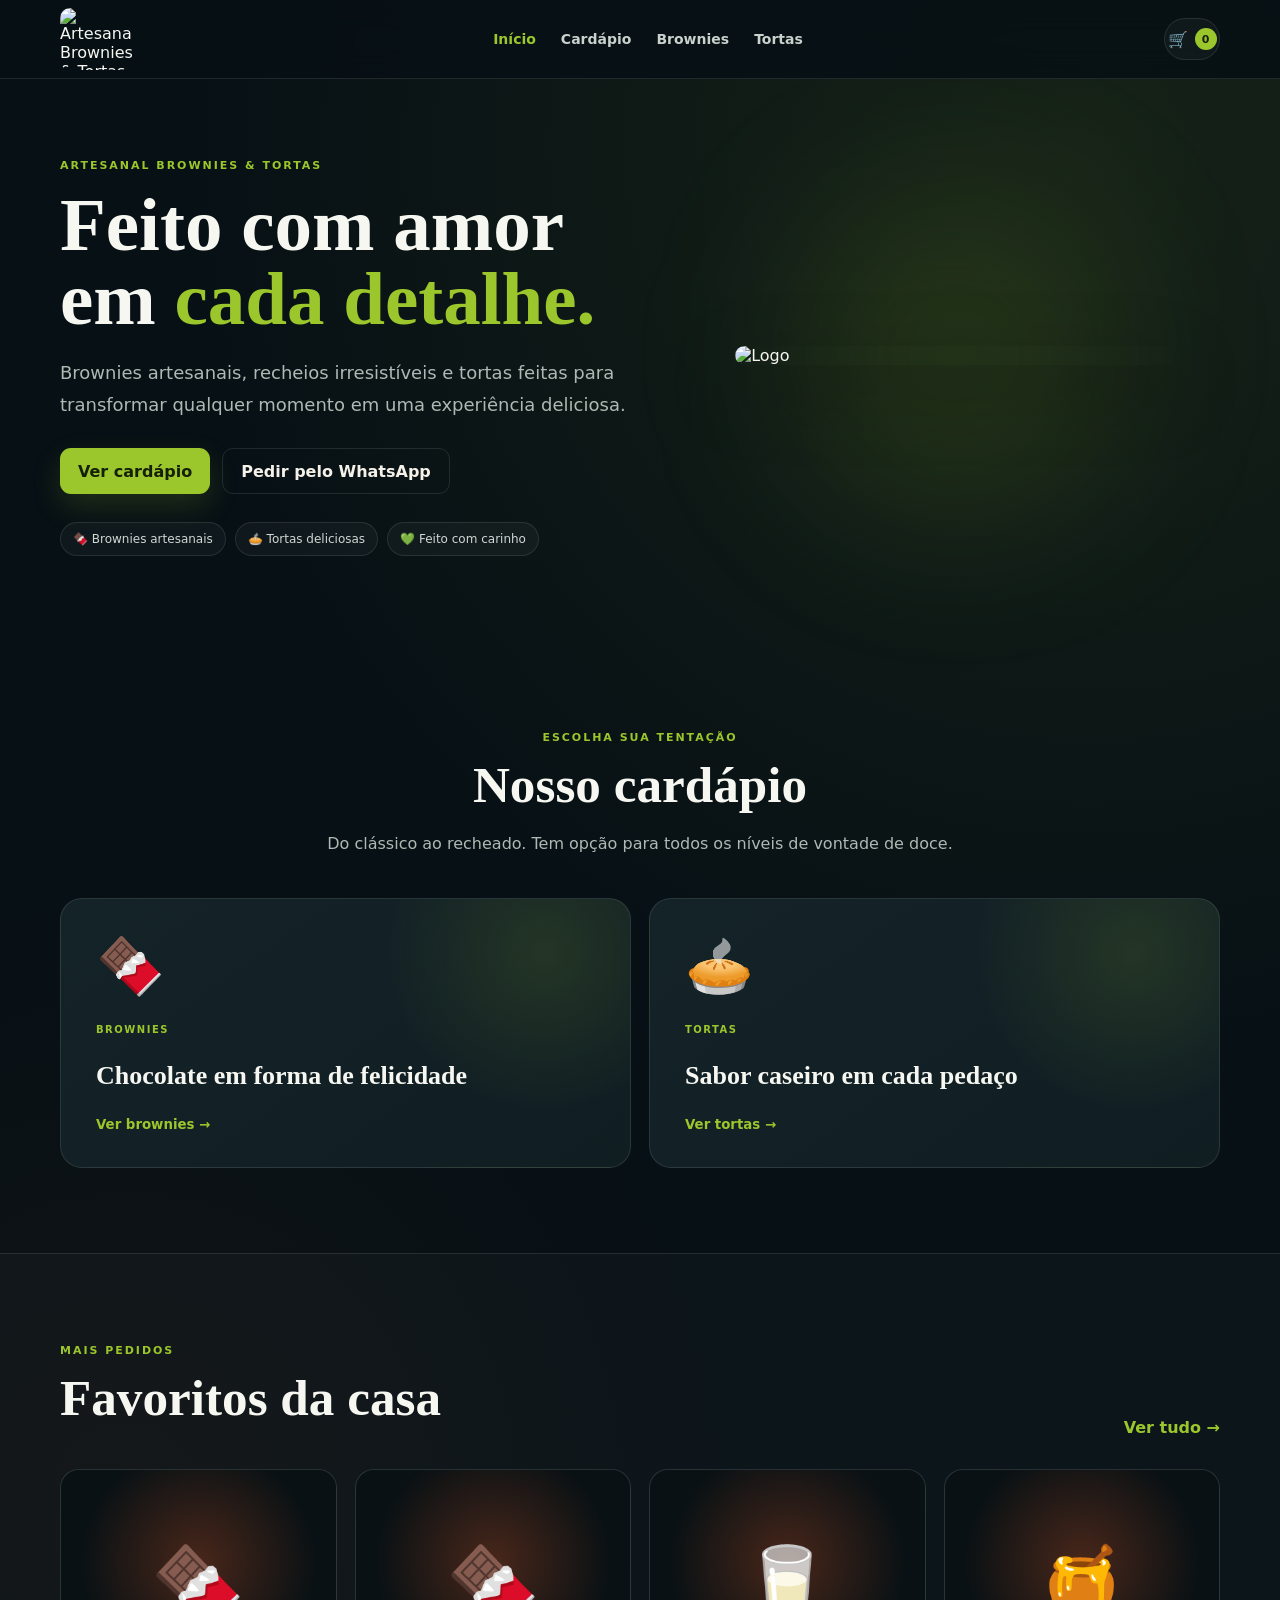
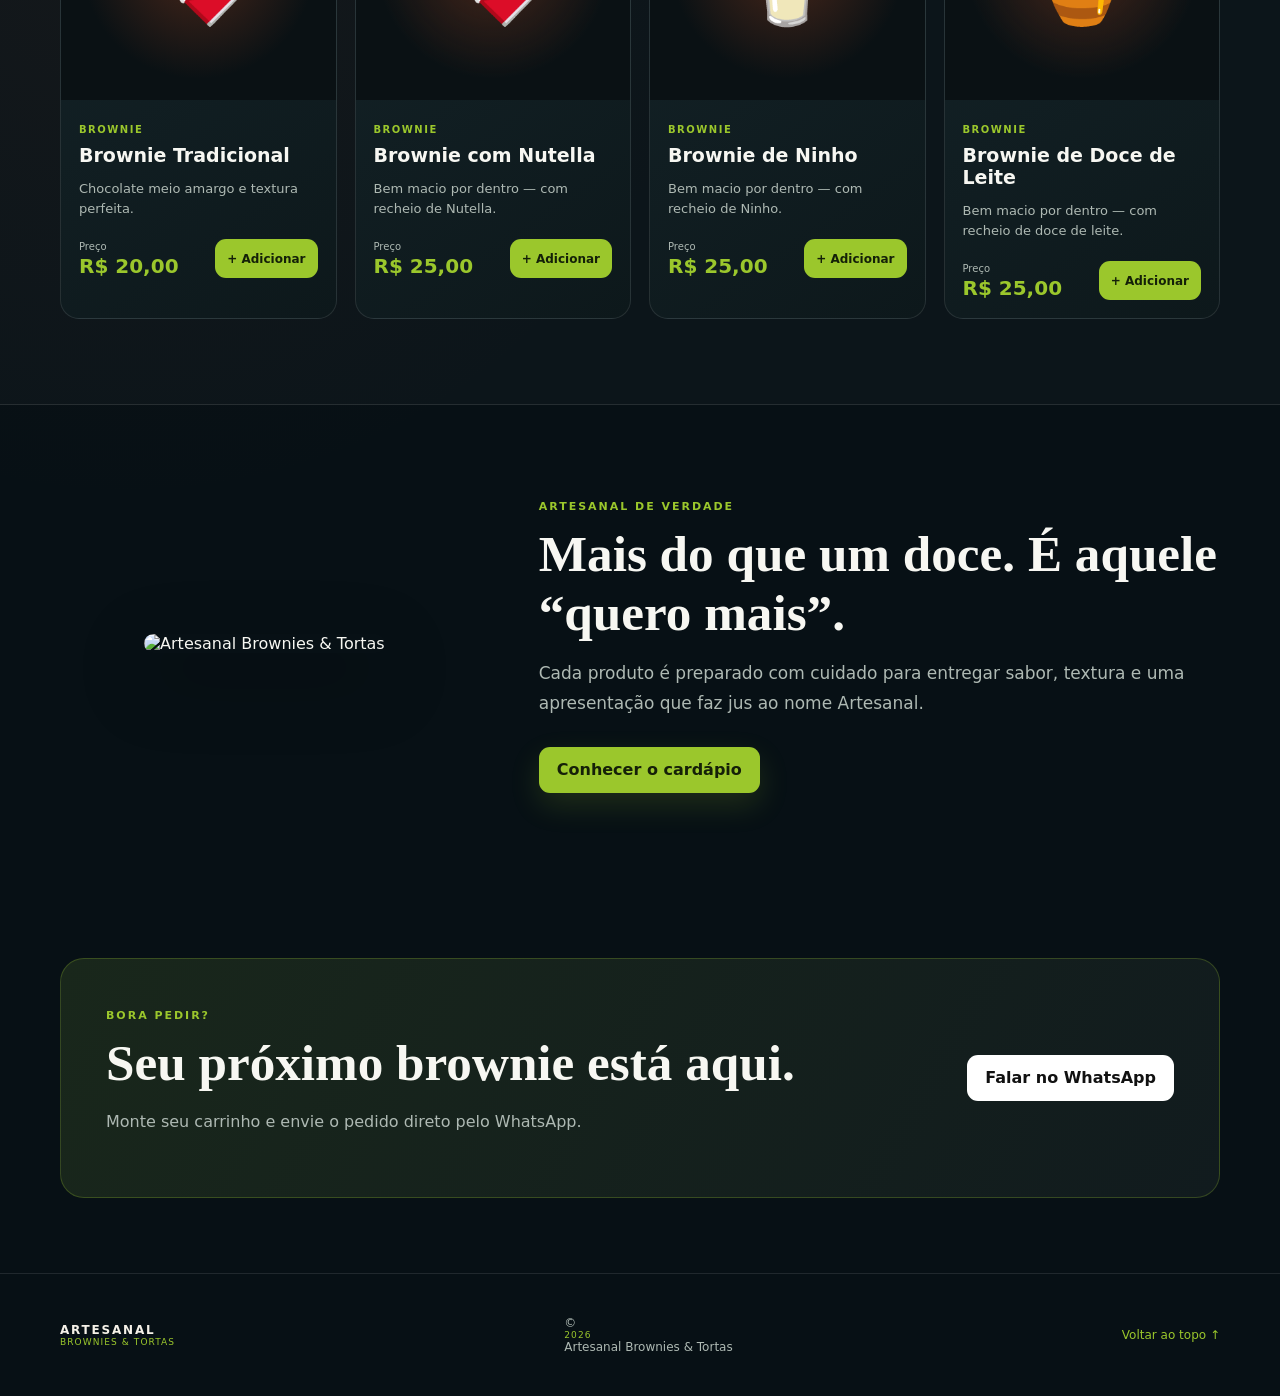
==== index.html @ 6379de3d "Add files via upload" ====
<!doctype html><html lang="pt-BR"><head><meta charset="utf-8"><meta name="viewport" content="width=device-width,initial-scale=1"><meta name="description" content="Artesanal Brownies & Tortas"><title>Artesanal Brownies & Tortas</title><link rel="stylesheet" href="styles.css"></head><body><header class="site-header"><div class="container header-inner"><a href="index.html" class="brand"><img src="images/logo.png" alt="Artesanal Brownies & Tortas" class="logo"></a><nav class="nav" id="nav"><a class="active" href="index.html">Início</a><a href="cardapio.html">Cardápio</a><a href="brownies.html">Brownies</a><a href="tortas.html">Tortas</a></nav><a href="carrinho.html" class="cart-icon">🛒 <span id="cart-count">0</span></a><button class="hamburger" id="hamburger">☰</button></div></header><main><section class="hero"><div class="container hero-grid"><div><span class="eyebrow">ARTESANAL BROWNIES & TORTAS</span><h1>Feito com amor em <em>cada detalhe.</em></h1><p>Brownies artesanais, recheios irresistíveis e tortas feitas para transformar qualquer momento em uma experiência deliciosa.</p><div class="hero-buttons"><a class="btn btn-primary" href="cardapio.html">Ver cardápio</a><a class="btn btn-outline" data-whatsapp target="_blank">Pedir pelo WhatsApp</a></div><div class="hero-tags"><span>🍫 Brownies artesanais</span><span>🥧 Tortas deliciosas</span><span>💚 Feito com carinho</span></div></div><div class="hero-logo-wrap"><div class="hero-glow"></div><img src="images/logo.png" alt="Logo" class="hero-logo"></div></div></section><section class="section"><div class="container"><div class="section-head center"><span class="eyebrow">ESCOLHA SUA TENTAÇÃO</span><h2>Nosso cardápio</h2><p>Do clássico ao recheado. Tem opção para todos os níveis de vontade de doce.</p></div><div class="category-grid"><a class="category-card" href="brownies.html"><div class="category-icon">🍫</div><span>BROWNIES</span><h3>Chocolate em forma de felicidade</h3><small>Ver brownies →</small></a><a class="category-card" href="tortas.html"><div class="category-icon">🥧</div><span>TORTAS</span><h3>Sabor caseiro em cada pedaço</h3><small>Ver tortas →</small></a></div></div></section><section class="section featured"><div class="container"><div class="section-head"><div><span class="eyebrow">MAIS PEDIDOS</span><h2>Favoritos da casa</h2></div><a class="text-link" href="cardapio.html">Ver tudo →</a></div><div class="product-grid" id="featured-products"></div></div></section><section class="about-section"><div class="container about-grid"><div class="about-logo"><img src="images/logo.png" alt="Artesanal Brownies & Tortas"></div><div><span class="eyebrow">ARTESANAL DE VERDADE</span><h2>Mais do que um doce. É aquele “quero mais”.</h2><p>Cada produto é preparado com cuidado para entregar sabor, textura e uma apresentação que faz jus ao nome Artesanal.</p><a class="btn btn-primary" href="cardapio.html">Conhecer o cardápio</a></div></div></section><section class="cta"><div class="container cta-box"><div><span class="eyebrow">BORA PEDIR?</span><h2>Seu próximo brownie está aqui.</h2><p>Monte seu carrinho e envie o pedido direto pelo WhatsApp.</p></div><a class="btn btn-light" data-whatsapp target="_blank">Falar no WhatsApp</a></div></section></main><footer class="site-footer"><div class="container footer-inner"><div><strong>ARTESANAL</strong><span>BROWNIES & TORTAS</span></div><p>© <span id="year"></span> Artesanal Brownies & Tortas</p><a href="index.html">Voltar ao topo ↑</a></div></footer><div id="toast" class="toast"></div><script src="produtos.js"></script><script src="script.js"></script></body></html>
---- styles.css ----
:root{--bg:#071015;--card:#101e22;--green:#9bc72c;--green2:#b6df48;--cream:#f5f1e8;--text:#f7f7f2;--muted:#aeb9b3;--line:rgba(255,255,255,.1);--danger:#d65d5d;--shadow:0 24px 70px rgba(0,0,0,.36)}*{box-sizing:border-box}html{scroll-behavior:smooth}body{margin:0;color:var(--text);background:radial-gradient(circle at 85% 5%,rgba(155,199,44,.1),transparent 30%),radial-gradient(circle at 10% 50%,rgba(106,50,29,.09),transparent 32%),var(--bg);font-family:Inter,system-ui,-apple-system,BlinkMacSystemFont,"Segoe UI",sans-serif}a{color:inherit;text-decoration:none}button,input,textarea{font:inherit}button{cursor:pointer}.container{width:min(1160px,calc(100% - 32px));margin:auto}.site-header{position:sticky;top:0;z-index:100;background:rgba(7,16,21,.9);backdrop-filter:blur(16px);border-bottom:1px solid var(--line)}.header-inner{min-height:78px;display:flex;align-items:center;gap:24px}.brand{display:flex}.logo{width:72px;height:62px;object-fit:contain;border-radius:10px}.nav{display:flex;justify-content:center;gap:25px;flex:1}.nav a{color:#c9d1cc;font-size:14px;font-weight:700}.nav a:hover,.nav a.active{color:var(--green)}.cart-icon{min-width:56px;height:42px;display:flex;justify-content:center;align-items:center;gap:7px;border:1px solid var(--line);border-radius:999px;background:#ffffff09;font-weight:800}.cart-icon span{min-width:22px;height:22px;padding:0 6px;display:grid;place-items:center;background:var(--green);color:#17200c;border-radius:50%;font-size:11px}.hamburger{display:none;border:0;background:transparent;color:#fff;font-size:25px}.hero{padding:75px 0 85px}.hero-grid{display:grid;grid-template-columns:1.05fr .95fr;align-items:center;gap:45px}.eyebrow{display:inline-block;color:var(--green);font-size:11px;font-weight:900;letter-spacing:.18em}.hero h1,.page-head h1,.section-head h2,.about-section h2,.cta h2,.category-card h2,.category-card h3,.checkout-box h2,.empty-cart h2{font-family:Georgia,"Times New Roman",serif}.hero h1{max-width:720px;margin:15px 0 22px;font-size:clamp(45px,6vw,75px);line-height:.98}.hero h1 em{color:var(--green);font-style:normal}.hero p,.page-head p,.section-head p,.about-section p,.cta p{color:var(--muted);line-height:1.75}.hero p{max-width:630px;font-size:18px}.hero-buttons{display:flex;gap:12px;flex-wrap:wrap;margin:28px 0}.btn{min-height:46px;padding:12px 18px;display:inline-flex;align-items:center;justify-content:center;border:0;border-radius:11px;font-weight:900;transition:.2s}.btn:hover{transform:translateY(-2px)}.btn-primary{background:var(--green);color:#152008;box-shadow:0 12px 30px #9bc72c29}.btn-primary:hover{background:var(--green2)}.btn-outline{border:1px solid var(--line);background:transparent;color:var(--cream)}.btn-outline:hover{border-color:var(--green)}.btn-light{background:#fff;color:#111}.btn-danger{background:#d65d5d14;color:#f29b9b;border:1px solid #d65d5d40;margin-top:10px}.full{width:100%}.hero-tags{display:flex;flex-wrap:wrap;gap:9px}.hero-tags span{padding:9px 12px;border:1px solid var(--line);border-radius:999px;color:#cfd8d3;background:#ffffff09;font-size:12px}.hero-logo-wrap{position:relative;display:grid;place-items:center}.hero-logo{width:min(440px,90%);position:relative;z-index:1;border-radius:22px;box-shadow:var(--shadow)}.hero-glow{position:absolute;width:330px;height:330px;border-radius:50%;background:#9bc72c21;filter:blur(80px)}.section{padding:85px 0}.section-head{margin-bottom:32px}.section-head.center{text-align:center;max-width:700px;margin:0 auto 40px}.section-head h2,.about-section h2,.cta h2{font-size:clamp(34px,4vw,52px);margin:10px 0}.section-head:not(.center){display:flex;align-items:end;justify-content:space-between;gap:20px}.category-grid{display:grid;grid-template-columns:repeat(2,1fr);gap:18px}.category-card{padding:35px;min-height:270px;display:flex;flex-direction:column;justify-content:flex-end;border:1px solid var(--line);border-radius:22px;background:radial-gradient(circle at 85% 20%,#9bc72c21,transparent 30%),linear-gradient(145deg,#142328,#101e22);transition:.25s}.category-card:hover{transform:translateY(-5px);border-color:#9bc72c73;box-shadow:var(--shadow)}.category-icon{font-size:55px;margin-bottom:auto}.category-card>span,.product-category{color:var(--green);font-size:10px;font-weight:900;letter-spacing:.15em}.category-card h2{font-size:32px}.category-card h3{font-size:26px}.category-card p{color:var(--muted)}.category-card small,.text-link{color:var(--green);font-weight:900}.featured{background:#ffffff05;border-block:1px solid var(--line)}.product-grid{display:grid;grid-template-columns:repeat(4,1fr);gap:18px}.product-card{overflow:hidden;border:1px solid var(--line);border-radius:19px;background:linear-gradient(145deg,#142328,#0d181b);transition:.25s}.product-card:hover{transform:translateY(-5px);border-color:#9bc72c66;box-shadow:var(--shadow)}.product-image{height:230px;position:relative;display:grid;place-items:center;overflow:hidden;background:radial-gradient(circle at 50% 40%,#6a321da6,transparent 60%),#0a1114}.product-image img{width:100%;height:100%;object-fit:cover}.product-placeholder{display:none;font-size:75px}.product-image.no-image .product-placeholder{display:block}.product-body{padding:18px}.product-body h3{margin:7px 0;font-size:19px}.product-body p{min-height:43px;color:var(--muted);font-size:13px;line-height:1.55}.product-bottom{display:flex;justify-content:space-between;align-items:end;gap:12px;margin-top:17px}.product-bottom small{display:block;color:var(--muted);font-size:10px}.product-bottom strong{display:block;color:var(--green);font-size:20px;margin-top:2px}.btn-small{min-height:39px;padding:9px 12px;font-size:12px;background:var(--green);color:#142008}.about-section{padding:90px 0}.about-grid{display:grid;grid-template-columns:.75fr 1.25fr;align-items:center;gap:70px}.about-logo{text-align:center}.about-logo img{width:min(360px,100%);border-radius:20px;box-shadow:var(--shadow)}.about-section p{max-width:650px;font-size:17px;margin-bottom:28px}.cta{padding:75px 0}.cta-box{padding:45px;border:1px solid #9bc72c40;border-radius:24px;background:linear-gradient(120deg,#19271b,#111b1e);display:flex;align-items:center;justify-content:space-between;gap:25px}.site-footer{padding:30px 0;border-top:1px solid var(--line)}.footer-inner{display:flex;align-items:center;justify-content:space-between;gap:20px;color:var(--muted);font-size:12px}.footer-inner strong{display:block;color:var(--cream);letter-spacing:.15em}.footer-inner span{display:block;color:var(--green);font-size:9px;letter-spacing:.12em}.footer-inner a{color:var(--green)}.page{padding-top:60px;padding-bottom:80px;min-height:70vh}.page-head{max-width:760px;margin-bottom:40px}.page-head h1{font-size:clamp(42px,5vw,65px);margin:12px 0}.page-head p{font-size:17px}.cart-layout{display:grid;grid-template-columns:1.4fr .6fr;gap:20px;align-items:start}.cart-box,.checkout-box{border:1px solid var(--line);border-radius:20px;background:linear-gradient(145deg,#111f23,#0c171a)}.cart-box{padding:5px 22px}.checkout-box{padding:25px;position:sticky;top:100px}.checkout-box h2{margin-top:0;font-size:30px}.summary-row{display:flex;justify-content:space-between;padding:12px 0;color:var(--muted);border-bottom:1px solid var(--line)}.summary-row strong{color:var(--cream)}.summary-row.total{font-size:20px;border-bottom:0}.summary-row.total strong{color:var(--green)}.form-group{margin-top:15px}.form-group label{display:block;margin-bottom:6px;font-size:12px;font-weight:800}.form-group input,.form-group textarea{width:100%;border:1px solid var(--line);border-radius:10px;background:#0a1417;color:#fff;padding:12px;outline:none}.form-group input:focus,.form-group textarea:focus{border-color:var(--green)}.continue{display:block;text-align:center;margin-top:15px;color:var(--green);font-size:12px;font-weight:900}.cart-item{display:grid;grid-template-columns:90px 1fr auto;gap:18px;align-items:center;padding:18px 0;border-bottom:1px solid var(--line)}.cart-item-image{width:90px;height:90px;border-radius:13px;overflow:hidden;display:grid;place-items:center;background:#172427;font-size:35px}.cart-item-image img{width:100%;height:100%;object-fit:cover}.cart-item-info>span{color:var(--green);font-size:9px;font-weight:900;letter-spacing:.14em}.cart-item-info h3{margin:5px 0;font-size:17px}.cart-item-info small{color:var(--muted)}.cart-item-actions{display:flex;align-items:center;gap:18px}.quantity{display:flex;align-items:center;gap:8px}.quantity button{width:30px;height:30px;border:1px solid var(--line);border-radius:7px;background:transparent;color:#fff}.item-total{color:var(--green);white-space:nowrap}.remove{border:0;background:transparent;color:#d88787;font-size:11px}.empty-cart{padding:70px 20px;text-align:center}.empty-cart>div{font-size:60px}.empty-cart p{color:var(--muted);margin-bottom:22px}.toast{position:fixed;left:50%;bottom:24px;z-index:200;transform:translate(-50%,25px);opacity:0;pointer-events:none;padding:12px 18px;border-radius:999px;background:var(--cream);color:#111;font-weight:900;font-size:13px;transition:.25s}.toast.show{opacity:1;transform:translate(-50%,0)}
@media(max-width:980px){.product-grid{grid-template-columns:repeat(2,1fr)}.hero-grid,.about-grid{grid-template-columns:1fr}.hero-logo-wrap{order:-1}.hero-logo{width:min(360px,75%)}.cart-layout{grid-template-columns:1fr}.checkout-box{position:static}}
@media(max-width:720px){.container{width:min(100% - 24px,1160px)}.header-inner{min-height:68px}.logo{width:62px;height:54px}.hamburger{display:block}.nav{display:none;position:absolute;left:12px;right:12px;top:68px;padding:15px;flex-direction:column;gap:0;border:1px solid var(--line);border-radius:15px;background:#0b171a;box-shadow:var(--shadow)}.nav.open{display:flex}.nav a{padding:13px;border-bottom:1px solid var(--line)}.nav a:last-child{border-bottom:0}.hero{padding-top:45px}.hero h1{font-size:46px}.category-grid,.product-grid{grid-template-columns:1fr}.product-image{height:250px}.section-head:not(.center){align-items:start}.cta-box{display:block;padding:30px}.cta-box .btn{width:100%;margin-top:15px}.footer-inner{flex-direction:column;align-items:flex-start}.cart-item{grid-template-columns:70px 1fr}.cart-item-image{width:70px;height:70px}.cart-item-actions{grid-column:1/-1;justify-content:space-between}}
@media(max-width:420px){.hero h1{font-size:39px}.hero-buttons .btn{width:100%}.hero-tags span{width:100%;text-align:center}}
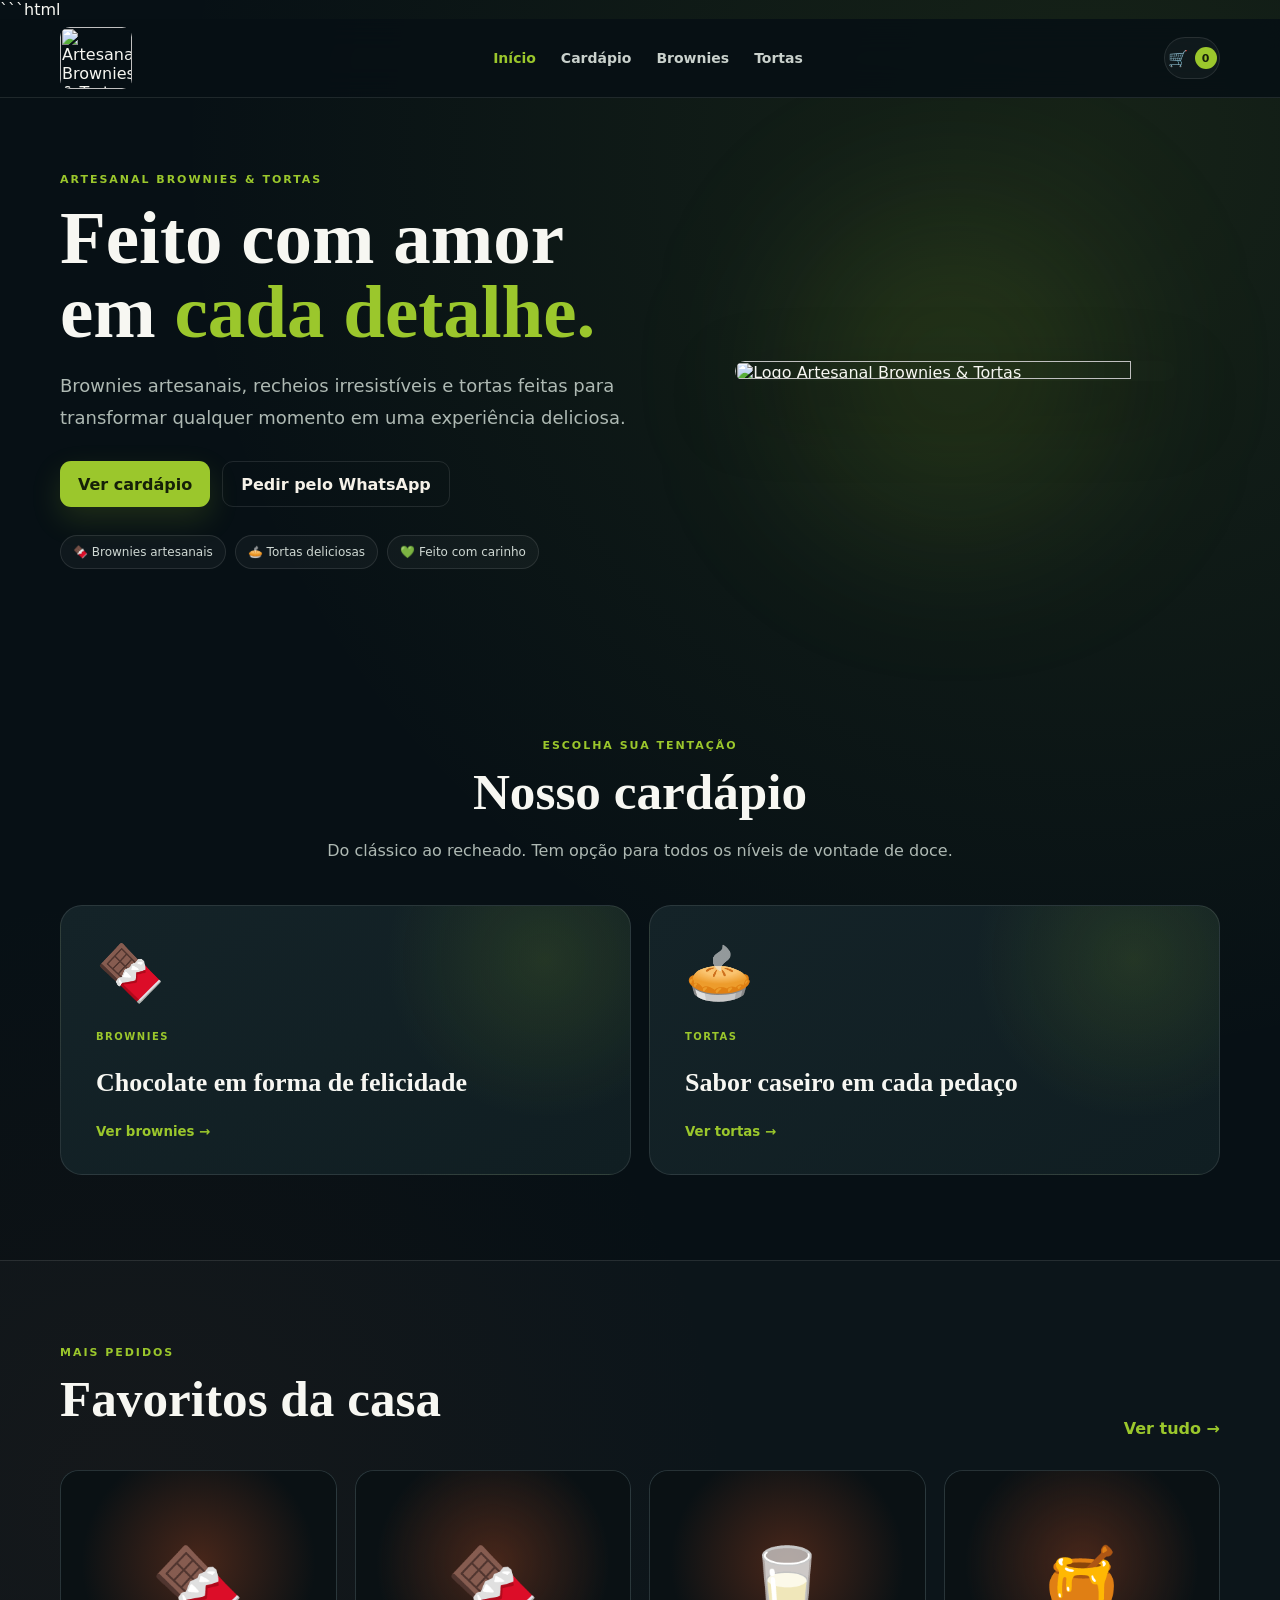
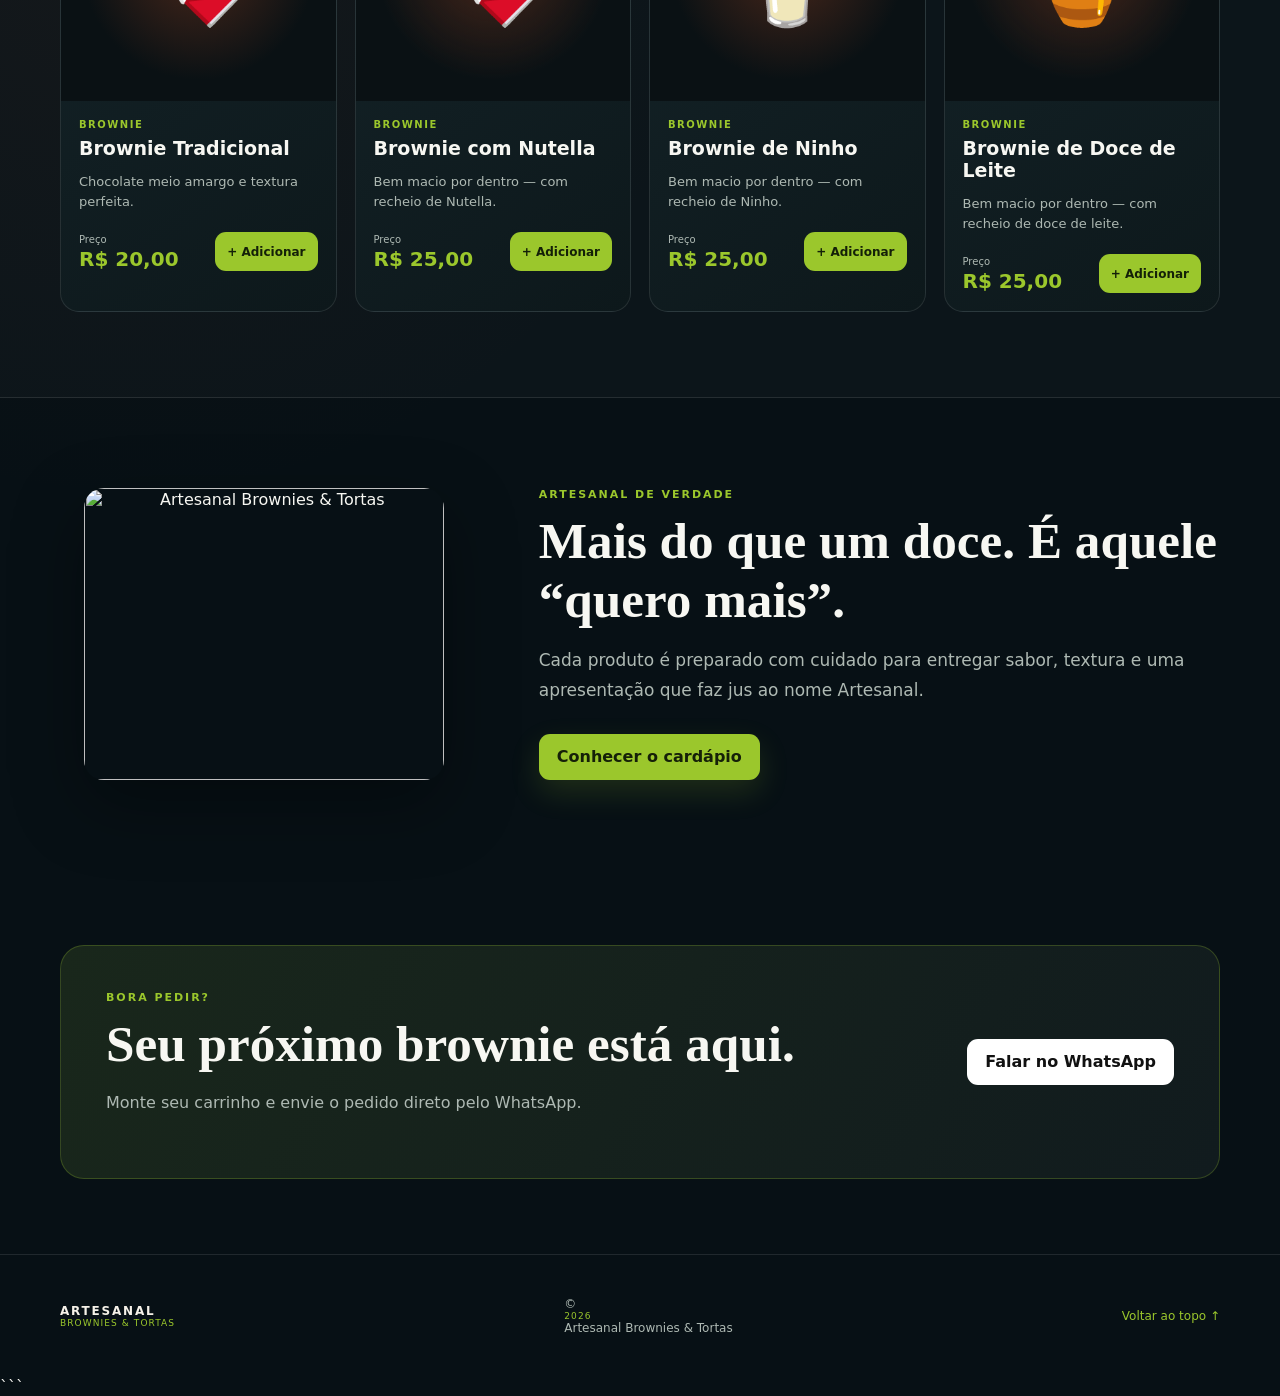
==== commit d23dd402: "Alteração no forma da escrita do codigo" ====
--- a/index.html
+++ b/index.html
@@ -1 +1,319 @@
-<!doctype html><html lang="pt-BR"><head><meta charset="utf-8"><meta name="viewport" content="width=device-width,initial-scale=1"><meta name="description" content="Artesanal Brownies & Tortas"><title>Artesanal Brownies & Tortas</title><link rel="stylesheet" href="styles.css"></head><body><header class="site-header"><div class="container header-inner"><a href="index.html" class="brand"><img src="images/logo.png" alt="Artesanal Brownies & Tortas" class="logo"></a><nav class="nav" id="nav"><a class="active" href="index.html">Início</a><a href="cardapio.html">Cardápio</a><a href="brownies.html">Brownies</a><a href="tortas.html">Tortas</a></nav><a href="carrinho.html" class="cart-icon">🛒 <span id="cart-count">0</span></a><button class="hamburger" id="hamburger">☰</button></div></header><main><section class="hero"><div class="container hero-grid"><div><span class="eyebrow">ARTESANAL BROWNIES & TORTAS</span><h1>Feito com amor em <em>cada detalhe.</em></h1><p>Brownies artesanais, recheios irresistíveis e tortas feitas para transformar qualquer momento em uma experiência deliciosa.</p><div class="hero-buttons"><a class="btn btn-primary" href="cardapio.html">Ver cardápio</a><a class="btn btn-outline" data-whatsapp target="_blank">Pedir pelo WhatsApp</a></div><div class="hero-tags"><span>🍫 Brownies artesanais</span><span>🥧 Tortas deliciosas</span><span>💚 Feito com carinho</span></div></div><div class="hero-logo-wrap"><div class="hero-glow"></div><img src="images/logo.png" alt="Logo" class="hero-logo"></div></div></section><section class="section"><div class="container"><div class="section-head center"><span class="eyebrow">ESCOLHA SUA TENTAÇÃO</span><h2>Nosso cardápio</h2><p>Do clássico ao recheado. Tem opção para todos os níveis de vontade de doce.</p></div><div class="category-grid"><a class="category-card" href="brownies.html"><div class="category-icon">🍫</div><span>BROWNIES</span><h3>Chocolate em forma de felicidade</h3><small>Ver brownies →</small></a><a class="category-card" href="tortas.html"><div class="category-icon">🥧</div><span>TORTAS</span><h3>Sabor caseiro em cada pedaço</h3><small>Ver tortas →</small></a></div></div></section><section class="section featured"><div class="container"><div class="section-head"><div><span class="eyebrow">MAIS PEDIDOS</span><h2>Favoritos da casa</h2></div><a class="text-link" href="cardapio.html">Ver tudo →</a></div><div class="product-grid" id="featured-products"></div></div></section><section class="about-section"><div class="container about-grid"><div class="about-logo"><img src="images/logo.png" alt="Artesanal Brownies & Tortas"></div><div><span class="eyebrow">ARTESANAL DE VERDADE</span><h2>Mais do que um doce. É aquele “quero mais”.</h2><p>Cada produto é preparado com cuidado para entregar sabor, textura e uma apresentação que faz jus ao nome Artesanal.</p><a class="btn btn-primary" href="cardapio.html">Conhecer o cardápio</a></div></div></section><section class="cta"><div class="container cta-box"><div><span class="eyebrow">BORA PEDIR?</span><h2>Seu próximo brownie está aqui.</h2><p>Monte seu carrinho e envie o pedido direto pelo WhatsApp.</p></div><a class="btn btn-light" data-whatsapp target="_blank">Falar no WhatsApp</a></div></section></main><footer class="site-footer"><div class="container footer-inner"><div><strong>ARTESANAL</strong><span>BROWNIES & TORTAS</span></div><p>© <span id="year"></span> Artesanal Brownies & Tortas</p><a href="index.html">Voltar ao topo ↑</a></div></footer><div id="toast" class="toast"></div><script src="produtos.js"></script><script src="script.js"></script></body></html>
+```html
+<!doctype html>
+<html lang="pt-BR">
+  <head>
+    <meta charset="utf-8" />
+    <meta name="viewport" content="width=device-width, initial-scale=1" />
+
+    <meta
+      name="description"
+      content="Artesanal Brownies & Tortas"
+    />
+
+    <title>Artesanal Brownies & Tortas</title>
+
+    <link rel="stylesheet" href="styles.css" />
+  </head>
+
+  <body>
+    <!-- CABEÇALHO -->
+    <header class="site-header">
+      <div class="container header-inner">
+
+        <!-- LOGO -->
+        <a href="index.html" class="brand">
+          <img
+            src="images/logo.png"
+            alt="Artesanal Brownies & Tortas"
+            class="logo"
+          />
+        </a>
+
+        <!-- MENU -->
+        <nav class="nav" id="nav">
+          <a class="active" href="index.html">Início</a>
+          <a href="cardapio.html">Cardápio</a>
+          <a href="brownies.html">Brownies</a>
+          <a href="tortas.html">Tortas</a>
+        </nav>
+
+        <!-- CARRINHO -->
+        <a href="carrinho.html" class="cart-icon">
+          🛒
+          <span id="cart-count">0</span>
+        </a>
+
+        <!-- MENU MOBILE -->
+        <button
+          class="hamburger"
+          id="hamburger"
+          type="button"
+          aria-label="Abrir menu"
+        >
+          ☰
+        </button>
+
+      </div>
+    </header>
+
+    <!-- CONTEÚDO PRINCIPAL -->
+    <main>
+
+      <!-- HERO -->
+      <section class="hero">
+        <div class="container hero-grid">
+
+          <div>
+            <span class="eyebrow">
+              ARTESANAL BROWNIES & TORTAS
+            </span>
+
+            <h1>
+              Feito com amor em
+              <em>cada detalhe.</em>
+            </h1>
+
+            <p>
+              Brownies artesanais, recheios irresistíveis e tortas feitas
+              para transformar qualquer momento em uma experiência deliciosa.
+            </p>
+
+            <div class="hero-buttons">
+              <a
+                class="btn btn-primary"
+                href="cardapio.html"
+              >
+                Ver cardápio
+              </a>
+
+              <a
+                class="btn btn-outline"
+                data-whatsapp
+                target="_blank"
+                rel="noopener noreferrer"
+              >
+                Pedir pelo WhatsApp
+              </a>
+            </div>
+
+            <div class="hero-tags">
+              <span>🍫 Brownies artesanais</span>
+              <span>🥧 Tortas deliciosas</span>
+              <span>💚 Feito com carinho</span>
+            </div>
+          </div>
+
+          <!-- LOGO / DESTAQUE -->
+          <div class="hero-logo-wrap">
+            <div class="hero-glow"></div>
+
+            <img
+              src="images/logo.png"
+              alt="Logo Artesanal Brownies & Tortas"
+              class="hero-logo"
+            />
+          </div>
+
+        </div>
+      </section>
+
+      <!-- CATEGORIAS -->
+      <section class="section">
+        <div class="container">
+
+          <div class="section-head center">
+            <span class="eyebrow">
+              ESCOLHA SUA TENTAÇÃO
+            </span>
+
+            <h2>Nosso cardápio</h2>
+
+            <p>
+              Do clássico ao recheado. Tem opção para todos os níveis
+              de vontade de doce.
+            </p>
+          </div>
+
+          <div class="category-grid">
+
+            <!-- BROWNIES -->
+            <a
+              class="category-card"
+              href="brownies.html"
+            >
+              <div class="category-icon">
+                🍫
+              </div>
+
+              <span>BROWNIES</span>
+
+              <h3>
+                Chocolate em forma de felicidade
+              </h3>
+
+              <small>
+                Ver brownies →
+              </small>
+            </a>
+
+            <!-- TORTAS -->
+            <a
+              class="category-card"
+              href="tortas.html"
+            >
+              <div class="category-icon">
+                🥧
+              </div>
+
+              <span>TORTAS</span>
+
+              <h3>
+                Sabor caseiro em cada pedaço
+              </h3>
+
+              <small>
+                Ver tortas →
+              </small>
+            </a>
+
+          </div>
+        </div>
+      </section>
+
+      <!-- PRODUTOS EM DESTAQUE -->
+      <section class="section featured">
+        <div class="container">
+
+          <div class="section-head">
+
+            <div>
+              <span class="eyebrow">
+                MAIS PEDIDOS
+              </span>
+
+              <h2>
+                Favoritos da casa
+              </h2>
+            </div>
+
+            <a
+              class="text-link"
+              href="cardapio.html"
+            >
+              Ver tudo →
+            </a>
+
+          </div>
+
+          <!-- Produtos carregados pelo JavaScript -->
+          <div
+            class="product-grid"
+            id="featured-products"
+          ></div>
+
+        </div>
+      </section>
+
+      <!-- SOBRE -->
+      <section class="about-section">
+        <div class="container about-grid">
+
+          <div class="about-logo">
+            <img
+              src="images/logo.png"
+              alt="Artesanal Brownies & Tortas"
+            />
+          </div>
+
+          <div>
+            <span class="eyebrow">
+              ARTESANAL DE VERDADE
+            </span>
+
+            <h2>
+              Mais do que um doce.
+              É aquele “quero mais”.
+            </h2>
+
+            <p>
+              Cada produto é preparado com cuidado para entregar sabor,
+              textura e uma apresentação que faz jus ao nome Artesanal.
+            </p>
+
+            <a
+              class="btn btn-primary"
+              href="cardapio.html"
+            >
+              Conhecer o cardápio
+            </a>
+          </div>
+
+        </div>
+      </section>
+
+      <!-- CHAMADA PARA PEDIDO -->
+      <section class="cta">
+        <div class="container cta-box">
+
+          <div>
+            <span class="eyebrow">
+              BORA PEDIR?
+            </span>
+
+            <h2>
+              Seu próximo brownie está aqui.
+            </h2>
+
+            <p>
+              Monte seu carrinho e envie o pedido direto pelo WhatsApp.
+            </p>
+          </div>
+
+          <a
+            class="btn btn-light"
+            data-whatsapp
+            target="_blank"
+            rel="noopener noreferrer"
+          >
+            Falar no WhatsApp
+          </a>
+
+        </div>
+      </section>
+
+    </main>
+
+    <!-- RODAPÉ -->
+    <footer class="site-footer">
+      <div class="container footer-inner">
+
+        <div>
+          <strong>ARTESANAL</strong>
+          <span>BROWNIES & TORTAS</span>
+        </div>
+
+        <p>
+          © <span id="year"></span>
+          Artesanal Brownies & Tortas
+        </p>
+
+        <a href="index.html">
+          Voltar ao topo ↑
+        </a>
+
+      </div>
+    </footer>
+
+    <!-- NOTIFICAÇÃO -->
+    <div
+      id="toast"
+      class="toast"
+      aria-live="polite"
+    ></div>
+
+    <!-- JAVASCRIPT -->
+    <script src="produtos.js"></script>
+    <script src="script.js"></script>
+  </body>
+</html>
+```
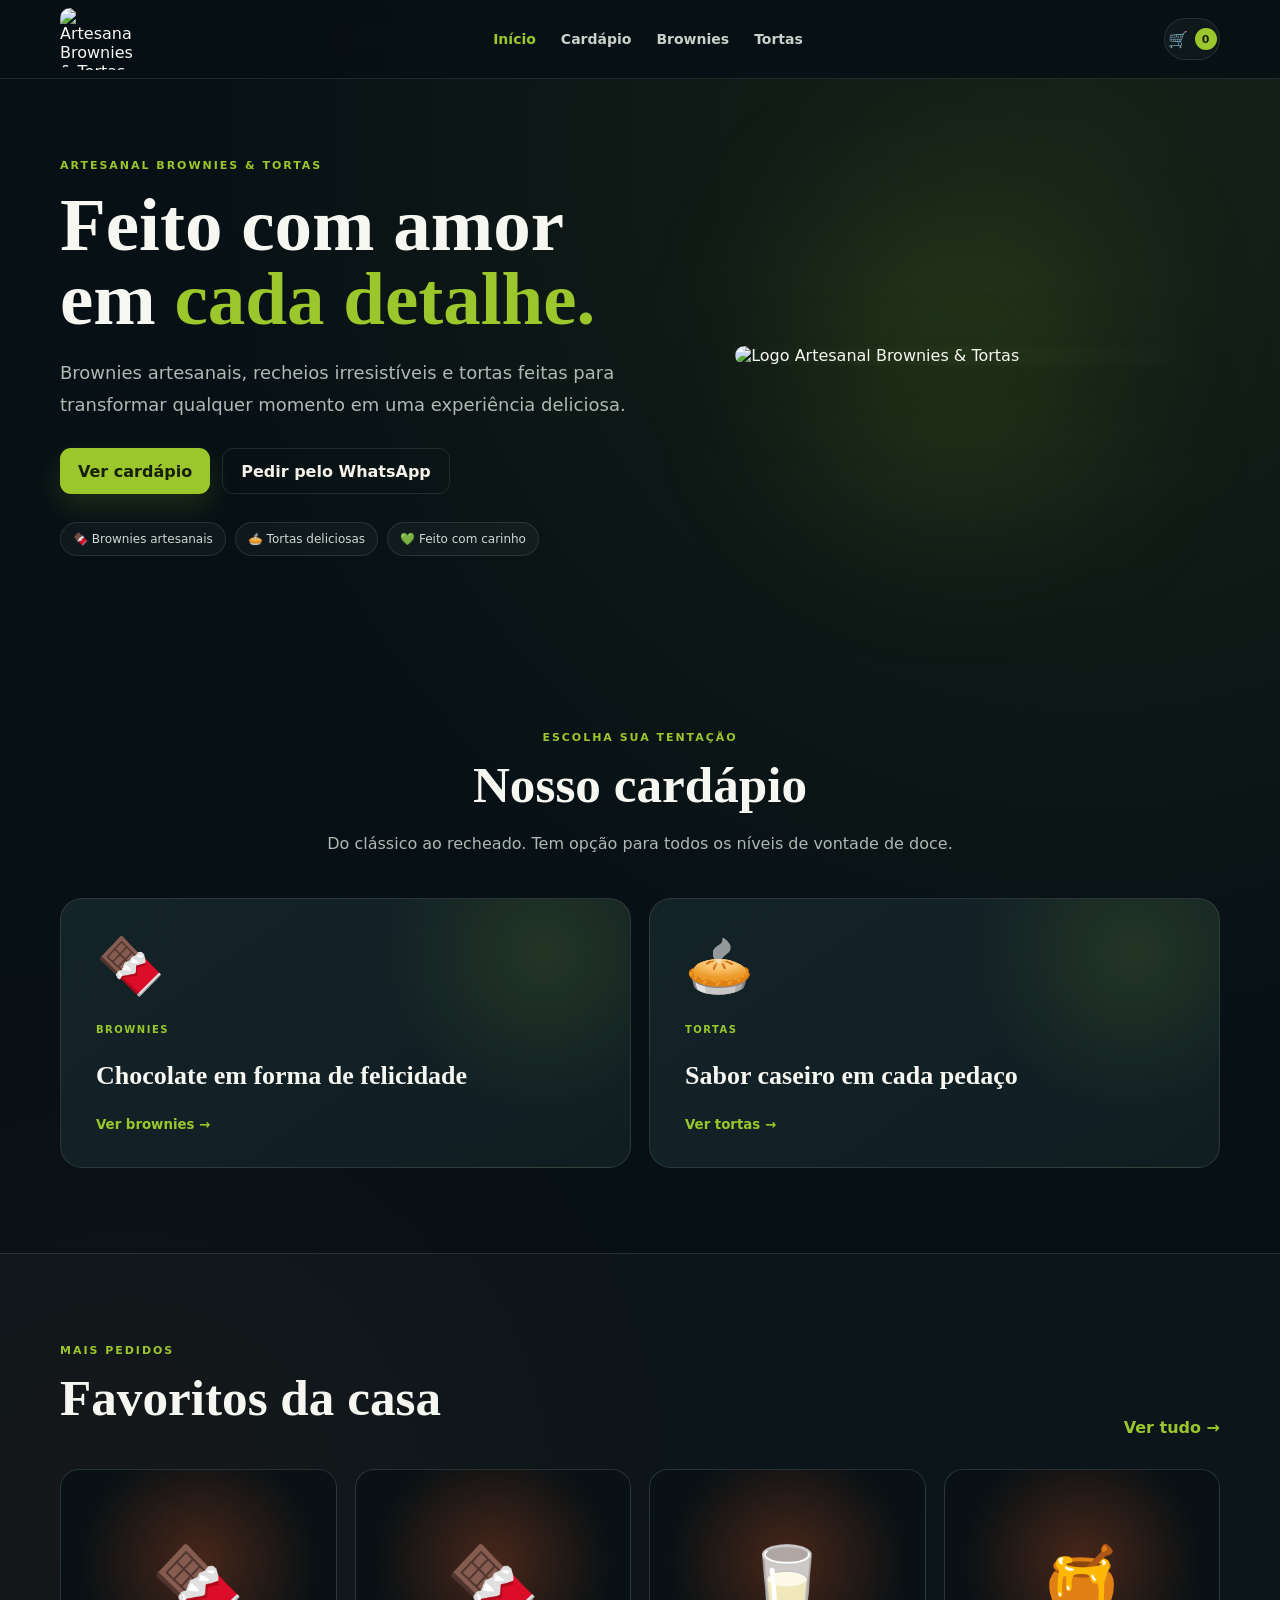
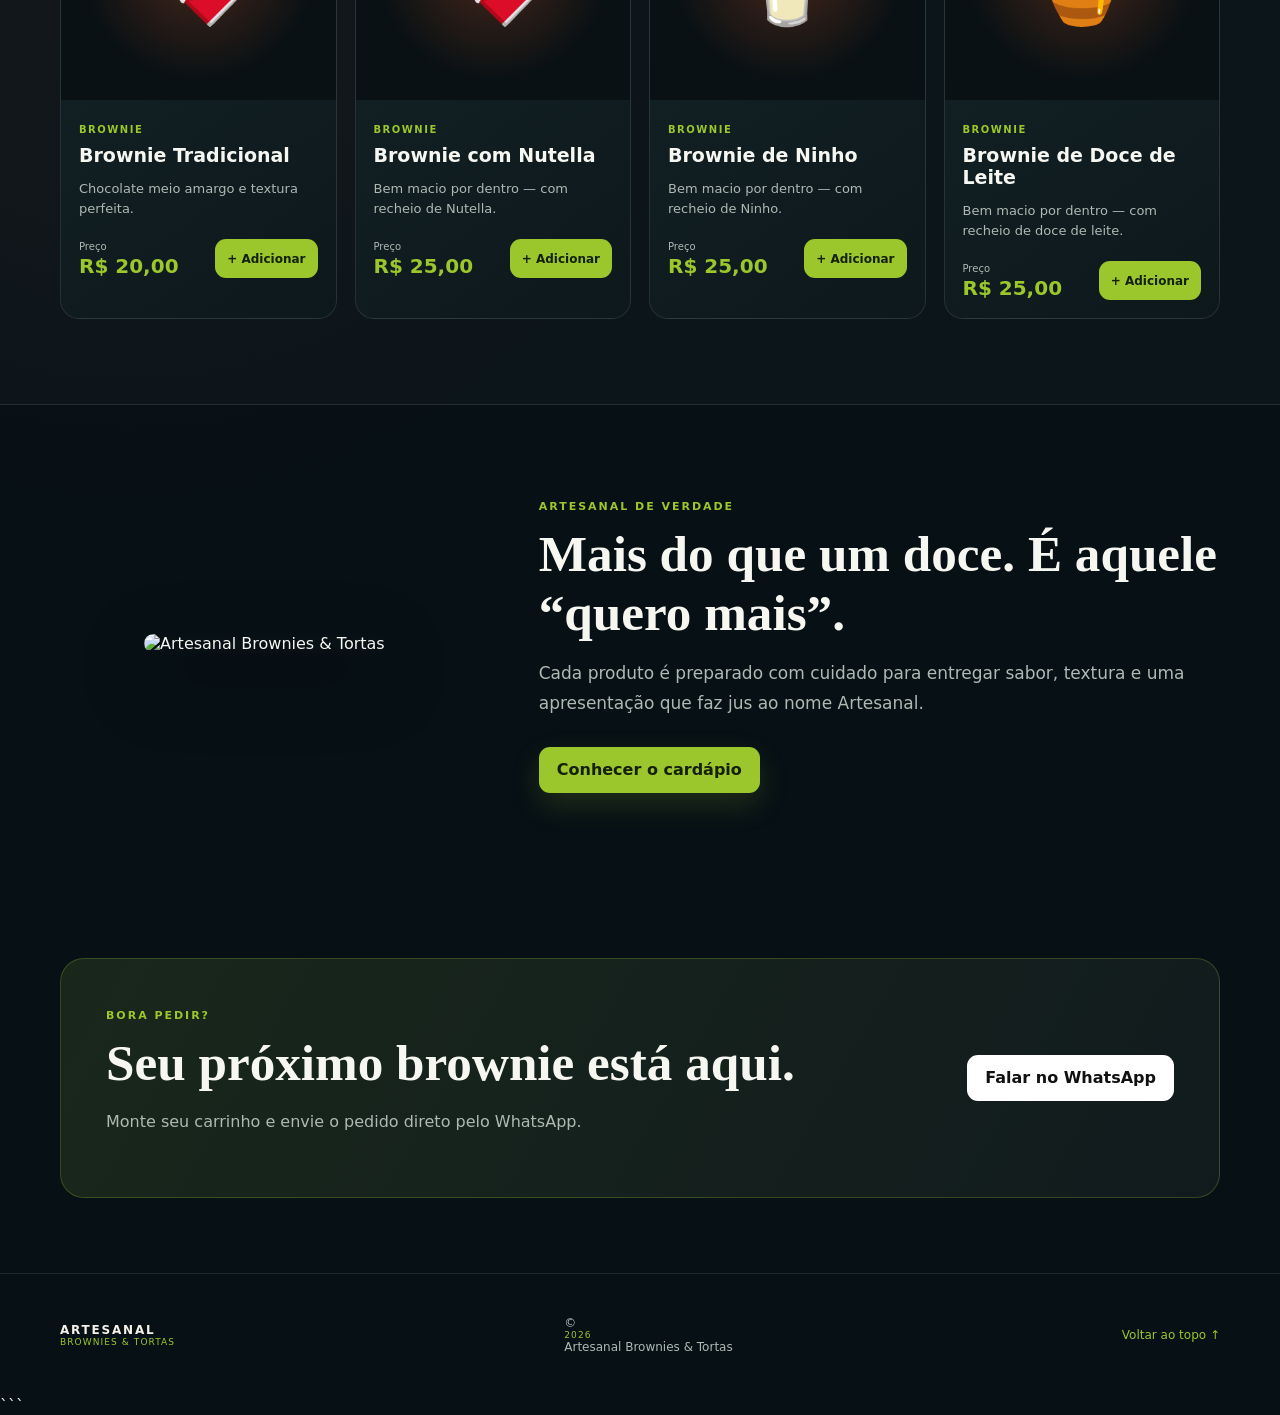
==== commit 1edad91b: "retirada dsa marcação do claudai" ====
--- a/index.html
+++ b/index.html
@@ -1,4 +1,3 @@
-```html
 <!doctype html>
 <html lang="pt-BR">
   <head>
--- a/styles.css
+++ b/styles.css
@@ -1,4 +1,899 @@
-:root{--bg:#071015;--card:#101e22;--green:#9bc72c;--green2:#b6df48;--cream:#f5f1e8;--text:#f7f7f2;--muted:#aeb9b3;--line:rgba(255,255,255,.1);--danger:#d65d5d;--shadow:0 24px 70px rgba(0,0,0,.36)}*{box-sizing:border-box}html{scroll-behavior:smooth}body{margin:0;color:var(--text);background:radial-gradient(circle at 85% 5%,rgba(155,199,44,.1),transparent 30%),radial-gradient(circle at 10% 50%,rgba(106,50,29,.09),transparent 32%),var(--bg);font-family:Inter,system-ui,-apple-system,BlinkMacSystemFont,"Segoe UI",sans-serif}a{color:inherit;text-decoration:none}button,input,textarea{font:inherit}button{cursor:pointer}.container{width:min(1160px,calc(100% - 32px));margin:auto}.site-header{position:sticky;top:0;z-index:100;background:rgba(7,16,21,.9);backdrop-filter:blur(16px);border-bottom:1px solid var(--line)}.header-inner{min-height:78px;display:flex;align-items:center;gap:24px}.brand{display:flex}.logo{width:72px;height:62px;object-fit:contain;border-radius:10px}.nav{display:flex;justify-content:center;gap:25px;flex:1}.nav a{color:#c9d1cc;font-size:14px;font-weight:700}.nav a:hover,.nav a.active{color:var(--green)}.cart-icon{min-width:56px;height:42px;display:flex;justify-content:center;align-items:center;gap:7px;border:1px solid var(--line);border-radius:999px;background:#ffffff09;font-weight:800}.cart-icon span{min-width:22px;height:22px;padding:0 6px;display:grid;place-items:center;background:var(--green);color:#17200c;border-radius:50%;font-size:11px}.hamburger{display:none;border:0;background:transparent;color:#fff;font-size:25px}.hero{padding:75px 0 85px}.hero-grid{display:grid;grid-template-columns:1.05fr .95fr;align-items:center;gap:45px}.eyebrow{display:inline-block;color:var(--green);font-size:11px;font-weight:900;letter-spacing:.18em}.hero h1,.page-head h1,.section-head h2,.about-section h2,.cta h2,.category-card h2,.category-card h3,.checkout-box h2,.empty-cart h2{font-family:Georgia,"Times New Roman",serif}.hero h1{max-width:720px;margin:15px 0 22px;font-size:clamp(45px,6vw,75px);line-height:.98}.hero h1 em{color:var(--green);font-style:normal}.hero p,.page-head p,.section-head p,.about-section p,.cta p{color:var(--muted);line-height:1.75}.hero p{max-width:630px;font-size:18px}.hero-buttons{display:flex;gap:12px;flex-wrap:wrap;margin:28px 0}.btn{min-height:46px;padding:12px 18px;display:inline-flex;align-items:center;justify-content:center;border:0;border-radius:11px;font-weight:900;transition:.2s}.btn:hover{transform:translateY(-2px)}.btn-primary{background:var(--green);color:#152008;box-shadow:0 12px 30px #9bc72c29}.btn-primary:hover{background:var(--green2)}.btn-outline{border:1px solid var(--line);background:transparent;color:var(--cream)}.btn-outline:hover{border-color:var(--green)}.btn-light{background:#fff;color:#111}.btn-danger{background:#d65d5d14;color:#f29b9b;border:1px solid #d65d5d40;margin-top:10px}.full{width:100%}.hero-tags{display:flex;flex-wrap:wrap;gap:9px}.hero-tags span{padding:9px 12px;border:1px solid var(--line);border-radius:999px;color:#cfd8d3;background:#ffffff09;font-size:12px}.hero-logo-wrap{position:relative;display:grid;place-items:center}.hero-logo{width:min(440px,90%);position:relative;z-index:1;border-radius:22px;box-shadow:var(--shadow)}.hero-glow{position:absolute;width:330px;height:330px;border-radius:50%;background:#9bc72c21;filter:blur(80px)}.section{padding:85px 0}.section-head{margin-bottom:32px}.section-head.center{text-align:center;max-width:700px;margin:0 auto 40px}.section-head h2,.about-section h2,.cta h2{font-size:clamp(34px,4vw,52px);margin:10px 0}.section-head:not(.center){display:flex;align-items:end;justify-content:space-between;gap:20px}.category-grid{display:grid;grid-template-columns:repeat(2,1fr);gap:18px}.category-card{padding:35px;min-height:270px;display:flex;flex-direction:column;justify-content:flex-end;border:1px solid var(--line);border-radius:22px;background:radial-gradient(circle at 85% 20%,#9bc72c21,transparent 30%),linear-gradient(145deg,#142328,#101e22);transition:.25s}.category-card:hover{transform:translateY(-5px);border-color:#9bc72c73;box-shadow:var(--shadow)}.category-icon{font-size:55px;margin-bottom:auto}.category-card>span,.product-category{color:var(--green);font-size:10px;font-weight:900;letter-spacing:.15em}.category-card h2{font-size:32px}.category-card h3{font-size:26px}.category-card p{color:var(--muted)}.category-card small,.text-link{color:var(--green);font-weight:900}.featured{background:#ffffff05;border-block:1px solid var(--line)}.product-grid{display:grid;grid-template-columns:repeat(4,1fr);gap:18px}.product-card{overflow:hidden;border:1px solid var(--line);border-radius:19px;background:linear-gradient(145deg,#142328,#0d181b);transition:.25s}.product-card:hover{transform:translateY(-5px);border-color:#9bc72c66;box-shadow:var(--shadow)}.product-image{height:230px;position:relative;display:grid;place-items:center;overflow:hidden;background:radial-gradient(circle at 50% 40%,#6a321da6,transparent 60%),#0a1114}.product-image img{width:100%;height:100%;object-fit:cover}.product-placeholder{display:none;font-size:75px}.product-image.no-image .product-placeholder{display:block}.product-body{padding:18px}.product-body h3{margin:7px 0;font-size:19px}.product-body p{min-height:43px;color:var(--muted);font-size:13px;line-height:1.55}.product-bottom{display:flex;justify-content:space-between;align-items:end;gap:12px;margin-top:17px}.product-bottom small{display:block;color:var(--muted);font-size:10px}.product-bottom strong{display:block;color:var(--green);font-size:20px;margin-top:2px}.btn-small{min-height:39px;padding:9px 12px;font-size:12px;background:var(--green);color:#142008}.about-section{padding:90px 0}.about-grid{display:grid;grid-template-columns:.75fr 1.25fr;align-items:center;gap:70px}.about-logo{text-align:center}.about-logo img{width:min(360px,100%);border-radius:20px;box-shadow:var(--shadow)}.about-section p{max-width:650px;font-size:17px;margin-bottom:28px}.cta{padding:75px 0}.cta-box{padding:45px;border:1px solid #9bc72c40;border-radius:24px;background:linear-gradient(120deg,#19271b,#111b1e);display:flex;align-items:center;justify-content:space-between;gap:25px}.site-footer{padding:30px 0;border-top:1px solid var(--line)}.footer-inner{display:flex;align-items:center;justify-content:space-between;gap:20px;color:var(--muted);font-size:12px}.footer-inner strong{display:block;color:var(--cream);letter-spacing:.15em}.footer-inner span{display:block;color:var(--green);font-size:9px;letter-spacing:.12em}.footer-inner a{color:var(--green)}.page{padding-top:60px;padding-bottom:80px;min-height:70vh}.page-head{max-width:760px;margin-bottom:40px}.page-head h1{font-size:clamp(42px,5vw,65px);margin:12px 0}.page-head p{font-size:17px}.cart-layout{display:grid;grid-template-columns:1.4fr .6fr;gap:20px;align-items:start}.cart-box,.checkout-box{border:1px solid var(--line);border-radius:20px;background:linear-gradient(145deg,#111f23,#0c171a)}.cart-box{padding:5px 22px}.checkout-box{padding:25px;position:sticky;top:100px}.checkout-box h2{margin-top:0;font-size:30px}.summary-row{display:flex;justify-content:space-between;padding:12px 0;color:var(--muted);border-bottom:1px solid var(--line)}.summary-row strong{color:var(--cream)}.summary-row.total{font-size:20px;border-bottom:0}.summary-row.total strong{color:var(--green)}.form-group{margin-top:15px}.form-group label{display:block;margin-bottom:6px;font-size:12px;font-weight:800}.form-group input,.form-group textarea{width:100%;border:1px solid var(--line);border-radius:10px;background:#0a1417;color:#fff;padding:12px;outline:none}.form-group input:focus,.form-group textarea:focus{border-color:var(--green)}.continue{display:block;text-align:center;margin-top:15px;color:var(--green);font-size:12px;font-weight:900}.cart-item{display:grid;grid-template-columns:90px 1fr auto;gap:18px;align-items:center;padding:18px 0;border-bottom:1px solid var(--line)}.cart-item-image{width:90px;height:90px;border-radius:13px;overflow:hidden;display:grid;place-items:center;background:#172427;font-size:35px}.cart-item-image img{width:100%;height:100%;object-fit:cover}.cart-item-info>span{color:var(--green);font-size:9px;font-weight:900;letter-spacing:.14em}.cart-item-info h3{margin:5px 0;font-size:17px}.cart-item-info small{color:var(--muted)}.cart-item-actions{display:flex;align-items:center;gap:18px}.quantity{display:flex;align-items:center;gap:8px}.quantity button{width:30px;height:30px;border:1px solid var(--line);border-radius:7px;background:transparent;color:#fff}.item-total{color:var(--green);white-space:nowrap}.remove{border:0;background:transparent;color:#d88787;font-size:11px}.empty-cart{padding:70px 20px;text-align:center}.empty-cart>div{font-size:60px}.empty-cart p{color:var(--muted);margin-bottom:22px}.toast{position:fixed;left:50%;bottom:24px;z-index:200;transform:translate(-50%,25px);opacity:0;pointer-events:none;padding:12px 18px;border-radius:999px;background:var(--cream);color:#111;font-weight:900;font-size:13px;transition:.25s}.toast.show{opacity:1;transform:translate(-50%,0)}
-@media(max-width:980px){.product-grid{grid-template-columns:repeat(2,1fr)}.hero-grid,.about-grid{grid-template-columns:1fr}.hero-logo-wrap{order:-1}.hero-logo{width:min(360px,75%)}.cart-layout{grid-template-columns:1fr}.checkout-box{position:static}}
-@media(max-width:720px){.container{width:min(100% - 24px,1160px)}.header-inner{min-height:68px}.logo{width:62px;height:54px}.hamburger{display:block}.nav{display:none;position:absolute;left:12px;right:12px;top:68px;padding:15px;flex-direction:column;gap:0;border:1px solid var(--line);border-radius:15px;background:#0b171a;box-shadow:var(--shadow)}.nav.open{display:flex}.nav a{padding:13px;border-bottom:1px solid var(--line)}.nav a:last-child{border-bottom:0}.hero{padding-top:45px}.hero h1{font-size:46px}.category-grid,.product-grid{grid-template-columns:1fr}.product-image{height:250px}.section-head:not(.center){align-items:start}.cta-box{display:block;padding:30px}.cta-box .btn{width:100%;margin-top:15px}.footer-inner{flex-direction:column;align-items:flex-start}.cart-item{grid-template-columns:70px 1fr}.cart-item-image{width:70px;height:70px}.cart-item-actions{grid-column:1/-1;justify-content:space-between}}
-@media(max-width:420px){.hero h1{font-size:39px}.hero-buttons .btn{width:100%}.hero-tags span{width:100%;text-align:center}}
+:root {
+  --bg: #071015;
+  --card: #101e22;
+  --green: #9bc72c;
+  --green2: #b6df48;
+  --cream: #f5f1e8;
+  --text: #f7f7f2;
+  --muted: #aeb9b3;
+  --line: rgba(255, 255, 255, .1);
+  --danger: #d65d5d;
+  --shadow: 0 24px 70px rgba(0, 0, 0, .36);
+}
+
+* {
+  box-sizing: border-box;
+}
+
+html {
+  scroll-behavior: smooth;
+}
+
+body {
+  margin: 0;
+  color: var(--text);
+  background: radial-gradient(circle at 85% 5%, rgba(155, 199, 44, .1), transparent 30%),
+    radial-gradient(circle at 10% 50%, rgba(106, 50, 29, .09), transparent 32%),
+    var(--bg);
+  font-family: Inter, system-ui, -apple-system, BlinkMacSystemFont, "Segoe UI", sans-serif;
+}
+
+a {
+  color: inherit;
+  text-decoration: none;
+}
+
+button,
+input,
+textarea {
+  font: inherit;
+}
+
+button {
+  cursor: pointer;
+}
+
+.container {
+  width: min(1160px, calc(100% - 32px));
+  margin: auto;
+}
+
+/* HEADER */
+.site-header {
+  position: sticky;
+  top: 0;
+  z-index: 100;
+  background: rgba(7, 16, 21, .9);
+  backdrop-filter: blur(16px);
+  border-bottom: 1px solid var(--line);
+}
+
+.header-inner {
+  min-height: 78px;
+  display: flex;
+  align-items: center;
+  gap: 24px;
+}
+
+.brand {
+  display: flex;
+}
+
+.logo {
+  width: 72px;
+  height: 62px;
+  object-fit: contain;
+  border-radius: 10px;
+}
+
+.nav {
+  display: flex;
+  justify-content: center;
+  gap: 25px;
+  flex: 1;
+}
+
+.nav a {
+  color: #c9d1cc;
+  font-size: 14px;
+  font-weight: 700;
+}
+
+.nav a:hover,
+.nav a.active {
+  color: var(--green);
+}
+
+.cart-icon {
+  min-width: 56px;
+  height: 42px;
+  display: flex;
+  justify-content: center;
+  align-items: center;
+  gap: 7px;
+  border: 1px solid var(--line);
+  border-radius: 999px;
+  background: #ffffff09;
+  font-weight: 800;
+}
+
+.cart-icon span {
+  min-width: 22px;
+  height: 22px;
+  padding: 0 6px;
+  display: grid;
+  place-items: center;
+  background: var(--green);
+  color: #17200c;
+  border-radius: 50%;
+  font-size: 11px;
+}
+
+.hamburger {
+  display: none;
+  border: 0;
+  background: transparent;
+  color: #fff;
+  font-size: 25px;
+}
+
+/* HERO */
+.hero {
+  padding: 75px 0 85px;
+}
+
+.hero-grid {
+  display: grid;
+  grid-template-columns: 1.05fr .95fr;
+  align-items: center;
+  gap: 45px;
+}
+
+.eyebrow {
+  display: inline-block;
+  color: var(--green);
+  font-size: 11px;
+  font-weight: 900;
+  letter-spacing: .18em;
+}
+
+.hero h1,
+.page-head h1,
+.section-head h2,
+.about-section h2,
+.cta h2,
+.category-card h2,
+.category-card h3,
+.checkout-box h2,
+.empty-cart h2 {
+  font-family: Georgia, "Times New Roman", serif;
+}
+
+.hero h1 {
+  max-width: 720px;
+  margin: 15px 0 22px;
+  font-size: clamp(45px, 6vw, 75px);
+  line-height: .98;
+}
+
+.hero h1 em {
+  color: var(--green);
+  font-style: normal;
+}
+
+.hero p,
+.page-head p,
+.section-head p,
+.about-section p,
+.cta p {
+  color: var(--muted);
+  line-height: 1.75;
+}
+
+.hero p {
+  max-width: 630px;
+  font-size: 18px;
+}
+
+.hero-buttons {
+  display: flex;
+  gap: 12px;
+  flex-wrap: wrap;
+  margin: 28px 0;
+}
+
+.btn {
+  min-height: 46px;
+  padding: 12px 18px;
+  display: inline-flex;
+  align-items: center;
+  justify-content: center;
+  border: 0;
+  border-radius: 11px;
+  font-weight: 900;
+  transition: .2s;
+}
+
+.btn:hover {
+  transform: translateY(-2px);
+}
+
+.btn-primary {
+  background: var(--green);
+  color: #152008;
+  box-shadow: 0 12px 30px #9bc72c29;
+}
+
+.btn-primary:hover {
+  background: var(--green2);
+}
+
+.btn-outline {
+  border: 1px solid var(--line);
+  background: transparent;
+  color: var(--cream);
+}
+
+.btn-outline:hover {
+  border-color: var(--green);
+}
+
+.btn-light {
+  background: #fff;
+  color: #111;
+}
+
+.btn-danger {
+  background: #d65d5d14;
+  color: #f29b9b;
+  border: 1px solid #d65d5d40;
+  margin-top: 10px;
+}
+
+.full {
+  width: 100%;
+}
+
+.hero-tags {
+  display: flex;
+  flex-wrap: wrap;
+  gap: 9px;
+}
+
+.hero-tags span {
+  padding: 9px 12px;
+  border: 1px solid var(--line);
+  border-radius: 999px;
+  color: #cfd8d3;
+  background: #ffffff09;
+  font-size: 12px;
+}
+
+.hero-logo-wrap {
+  position: relative;
+  display: grid;
+  place-items: center;
+}
+
+.hero-logo {
+  width: min(440px, 90%);
+  position: relative;
+  z-index: 1;
+  border-radius: 22px;
+  box-shadow: var(--shadow);
+}
+
+.hero-glow {
+  position: absolute;
+  width: 330px;
+  height: 330px;
+  border-radius: 50%;
+  background: #9bc72c21;
+  filter: blur(80px);
+}
+
+/* SECTIONS */
+.section {
+  padding: 85px 0;
+}
+
+.section-head {
+  margin-bottom: 32px;
+}
+
+.section-head.center {
+  text-align: center;
+  max-width: 700px;
+  margin: 0 auto 40px;
+}
+
+.section-head h2,
+.about-section h2,
+.cta h2 {
+  font-size: clamp(34px, 4vw, 52px);
+  margin: 10px 0;
+}
+
+.section-head:not(.center) {
+  display: flex;
+  align-items: end;
+  justify-content: space-between;
+  gap: 20px;
+}
+
+.category-grid {
+  display: grid;
+  grid-template-columns: repeat(2, 1fr);
+  gap: 18px;
+}
+
+.category-card {
+  padding: 35px;
+  min-height: 270px;
+  display: flex;
+  flex-direction: column;
+  justify-content: flex-end;
+  border: 1px solid var(--line);
+  border-radius: 22px;
+  background: radial-gradient(circle at 85% 20%, #9bc72c21, transparent 30%),
+    linear-gradient(145deg, #142328, #101e22);
+  transition: .25s;
+}
+
+.category-card:hover {
+  transform: translateY(-5px);
+  border-color: #9bc72c73;
+  box-shadow: var(--shadow);
+}
+
+.category-icon {
+  font-size: 55px;
+  margin-bottom: auto;
+}
+
+.category-card > span,
+.product-category {
+  color: var(--green);
+  font-size: 10px;
+  font-weight: 900;
+  letter-spacing: .15em;
+}
+
+.category-card h2 {
+  font-size: 32px;
+}
+
+.category-card h3 {
+  font-size: 26px;
+}
+
+.category-card p {
+  color: var(--muted);
+}
+
+.category-card small,
+.text-link {
+  color: var(--green);
+  font-weight: 900;
+}
+
+/* PRODUCTS */
+.featured {
+  background: #ffffff05;
+  border-block: 1px solid var(--line);
+}
+
+.product-grid {
+  display: grid;
+  grid-template-columns: repeat(4, 1fr);
+  gap: 18px;
+}
+
+.product-card {
+  overflow: hidden;
+  border: 1px solid var(--line);
+  border-radius: 19px;
+  background: linear-gradient(145deg, #142328, #0d181b);
+  transition: .25s;
+}
+
+.product-card:hover {
+  transform: translateY(-5px);
+  border-color: #9bc72c66;
+  box-shadow: var(--shadow);
+}
+
+.product-image {
+  height: 230px;
+  position: relative;
+  display: grid;
+  place-items: center;
+  overflow: hidden;
+  background: radial-gradient(circle at 50% 40%, #6a321da6, transparent 60%), #0a1114;
+}
+
+.product-image img {
+  width: 100%;
+  height: 100%;
+  object-fit: cover;
+}
+
+.product-placeholder {
+  display: none;
+  font-size: 75px;
+}
+
+.product-image.no-image .product-placeholder {
+  display: block;
+}
+
+.product-body {
+  padding: 18px;
+}
+
+.product-body h3 {
+  margin: 7px 0;
+  font-size: 19px;
+}
+
+.product-body p {
+  min-height: 43px;
+  color: var(--muted);
+  font-size: 13px;
+  line-height: 1.55;
+}
+
+.product-bottom {
+  display: flex;
+  justify-content: space-between;
+  align-items: end;
+  gap: 12px;
+  margin-top: 17px;
+}
+
+.product-bottom small {
+  display: block;
+  color: var(--muted);
+  font-size: 10px;
+}
+
+.product-bottom strong {
+  display: block;
+  color: var(--green);
+  font-size: 20px;
+  margin-top: 2px;
+}
+
+.btn-small {
+  min-height: 39px;
+  padding: 9px 12px;
+  font-size: 12px;
+  background: var(--green);
+  color: #142008;
+}
+
+/* ABOUT */
+.about-section {
+  padding: 90px 0;
+}
+
+.about-grid {
+  display: grid;
+  grid-template-columns: .75fr 1.25fr;
+  align-items: center;
+  gap: 70px;
+}
+
+.about-logo {
+  text-align: center;
+}
+
+.about-logo img {
+  width: min(360px, 100%);
+  border-radius: 20px;
+  box-shadow: var(--shadow);
+}
+
+.about-section p {
+  max-width: 650px;
+  font-size: 17px;
+  margin-bottom: 28px;
+}
+
+/* CTA */
+.cta {
+  padding: 75px 0;
+}
+
+.cta-box {
+  padding: 45px;
+  border: 1px solid #9bc72c40;
+  border-radius: 24px;
+  background: linear-gradient(120deg, #19271b, #111b1e);
+  display: flex;
+  align-items: center;
+  justify-content: space-between;
+  gap: 25px;
+}
+
+/* FOOTER */
+.site-footer {
+  padding: 30px 0;
+  border-top: 1px solid var(--line);
+}
+
+.footer-inner {
+  display: flex;
+  align-items: center;
+  justify-content: space-between;
+  gap: 20px;
+  color: var(--muted);
+  font-size: 12px;
+}
+
+.footer-inner strong {
+  display: block;
+  color: var(--cream);
+  letter-spacing: .15em;
+}
+
+.footer-inner span {
+  display: block;
+  color: var(--green);
+  font-size: 9px;
+  letter-spacing: .12em;
+}
+
+.footer-inner a {
+  color: var(--green);
+}
+
+/* PAGE / GENERIC */
+.page {
+  padding-top: 60px;
+  padding-bottom: 80px;
+  min-height: 70vh;
+}
+
+.page-head {
+  max-width: 760px;
+  margin-bottom: 40px;
+}
+
+.page-head h1 {
+  font-size: clamp(42px, 5vw, 65px);
+  margin: 12px 0;
+}
+
+.page-head p {
+  font-size: 17px;
+}
+
+/* CART / CHECKOUT */
+.cart-layout {
+  display: grid;
+  grid-template-columns: 1.4fr .6fr;
+  gap: 20px;
+  align-items: start;
+}
+
+.cart-box,
+.checkout-box {
+  border: 1px solid var(--line);
+  border-radius: 20px;
+  background: linear-gradient(145deg, #111f23, #0c171a);
+}
+
+.cart-box {
+  padding: 5px 22px;
+}
+
+.checkout-box {
+  padding: 25px;
+  position: sticky;
+  top: 100px;
+}
+
+.checkout-box h2 {
+  margin-top: 0;
+  font-size: 30px;
+}
+
+.summary-row {
+  display: flex;
+  justify-content: space-between;
+  padding: 12px 0;
+  color: var(--muted);
+  border-bottom: 1px solid var(--line);
+}
+
+.summary-row strong {
+  color: var(--cream);
+}
+
+.summary-row.total {
+  font-size: 20px;
+  border-bottom: 0;
+}
+
+.summary-row.total strong {
+  color: var(--green);
+}
+
+.form-group {
+  margin-top: 15px;
+}
+
+.form-group label {
+  display: block;
+  margin-bottom: 6px;
+  font-size: 12px;
+  font-weight: 800;
+}
+
+.form-group input,
+.form-group textarea {
+  width: 100%;
+  border: 1px solid var(--line);
+  border-radius: 10px;
+  background: #0a1417;
+  color: #fff;
+  padding: 12px;
+  outline: none;
+}
+
+.form-group input:focus,
+.form-group textarea:focus {
+  border-color: var(--green);
+}
+
+.continue {
+  display: block;
+  text-align: center;
+  margin-top: 15px;
+  color: var(--green);
+  font-size: 12px;
+  font-weight: 900;
+}
+
+.cart-item {
+  display: grid;
+  grid-template-columns: 90px 1fr auto;
+  gap: 18px;
+  align-items: center;
+  padding: 18px 0;
+  border-bottom: 1px solid var(--line);
+}
+
+.cart-item-image {
+  width: 90px;
+  height: 90px;
+  border-radius: 13px;
+  overflow: hidden;
+  display: grid;
+  place-items: center;
+  background: #172427;
+  font-size: 35px;
+}
+
+.cart-item-image img {
+  width: 100%;
+  height: 100%;
+  object-fit: cover;
+}
+
+.cart-item-info > span {
+  color: var(--green);
+  font-size: 9px;
+  font-weight: 900;
+  letter-spacing: .14em;
+}
+
+.cart-item-info h3 {
+  margin: 5px 0;
+  font-size: 17px;
+}
+
+.cart-item-info small {
+  color: var(--muted);
+}
+
+.cart-item-actions {
+  display: flex;
+  align-items: center;
+  gap: 18px;
+}
+
+.quantity {
+  display: flex;
+  align-items: center;
+  gap: 8px;
+}
+
+.quantity button {
+  width: 30px;
+  height: 30px;
+  border: 1px solid var(--line);
+  border-radius: 7px;
+  background: transparent;
+  color: #fff;
+}
+
+.item-total {
+  color: var(--green);
+  white-space: nowrap;
+}
+
+.remove {
+  border: 0;
+  background: transparent;
+  color: #d88787;
+  font-size: 11px;
+}
+
+.empty-cart {
+  padding: 70px 20px;
+  text-align: center;
+}
+
+.empty-cart > div {
+  font-size: 60px;
+}
+
+.empty-cart p {
+  color: var(--muted);
+  margin-bottom: 22px;
+}
+
+/* TOAST */
+.toast {
+  position: fixed;
+  left: 50%;
+  bottom: 24px;
+  z-index: 200;
+  transform: translate(-50%, 25px);
+  opacity: 0;
+  pointer-events: none;
+  padding: 12px 18px;
+  border-radius: 999px;
+  background: var(--cream);
+  color: #111;
+  font-weight: 900;
+  font-size: 13px;
+  transition: .25s;
+}
+
+.toast.show {
+  opacity: 1;
+  transform: translate(-50%, 0);
+}
+
+/* RESPONSIVE */
+@media (max-width: 980px) {
+  .product-grid {
+    grid-template-columns: repeat(2, 1fr);
+  }
+
+  .hero-grid,
+  .about-grid {
+    grid-template-columns: 1fr;
+  }
+
+  .hero-logo-wrap {
+    order: -1;
+  }
+
+  .hero-logo {
+    width: min(360px, 75%);
+  }
+
+  .cart-layout {
+    grid-template-columns: 1fr;
+  }
+
+  .checkout-box {
+    position: static;
+  }
+}
+
+@media (max-width: 720px) {
+  .container {
+    width: min(100% - 24px, 1160px);
+  }
+
+  .header-inner {
+    min-height: 68px;
+  }
+
+  .logo {
+    width: 62px;
+    height: 54px;
+  }
+
+  .hamburger {
+    display: block;
+  }
+
+  .nav {
+    display: none;
+    position: absolute;
+    left: 12px;
+    right: 12px;
+    top: 68px;
+    padding: 15px;
+    flex-direction: column;
+    gap: 0;
+    border: 1px solid var(--line);
+    border-radius: 15px;
+    background: #0b171a;
+    box-shadow: var(--shadow);
+  }
+
+  .nav.open {
+    display: flex;
+  }
+
+  .nav a {
+    padding: 13px;
+    border-bottom: 1px solid var(--line);
+  }
+
+  .nav a:last-child {
+    border-bottom: 0;
+  }
+
+  .hero {
+    padding-top: 45px;
+  }
+
+  .hero h1 {
+    font-size: 46px;
+  }
+
+  .category-grid,
+  .product-grid {
+    grid-template-columns: 1fr;
+  }
+
+  .product-image {
+    height: 250px;
+  }
+
+  .section-head:not(.center) {
+    align-items: start;
+  }
+
+  .cta-box {
+    display: block;
+    padding: 30px;
+  }
+
+  .cta-box .btn {
+    width: 100%;
+    margin-top: 15px;
+  }
+
+  .footer-inner {
+    flex-direction: column;
+    align-items: flex-start;
+  }
+
+  .cart-item {
+    grid-template-columns: 70px 1fr;
+  }
+
+  .cart-item-image {
+    width: 70px;
+    height: 70px;
+  }
+
+  .cart-item-actions {
+    grid-column: 1 / -1;
+    justify-content: space-between;
+  }
+}
+
+@media (max-width: 420px) {
+  .hero h1 {
+    font-size: 39px;
+  }
+
+  .hero-buttons .btn {
+    width: 100%;
+  }
+
+  .hero-tags span {
+    width: 100%;
+    text-align: center;
+  }
+}
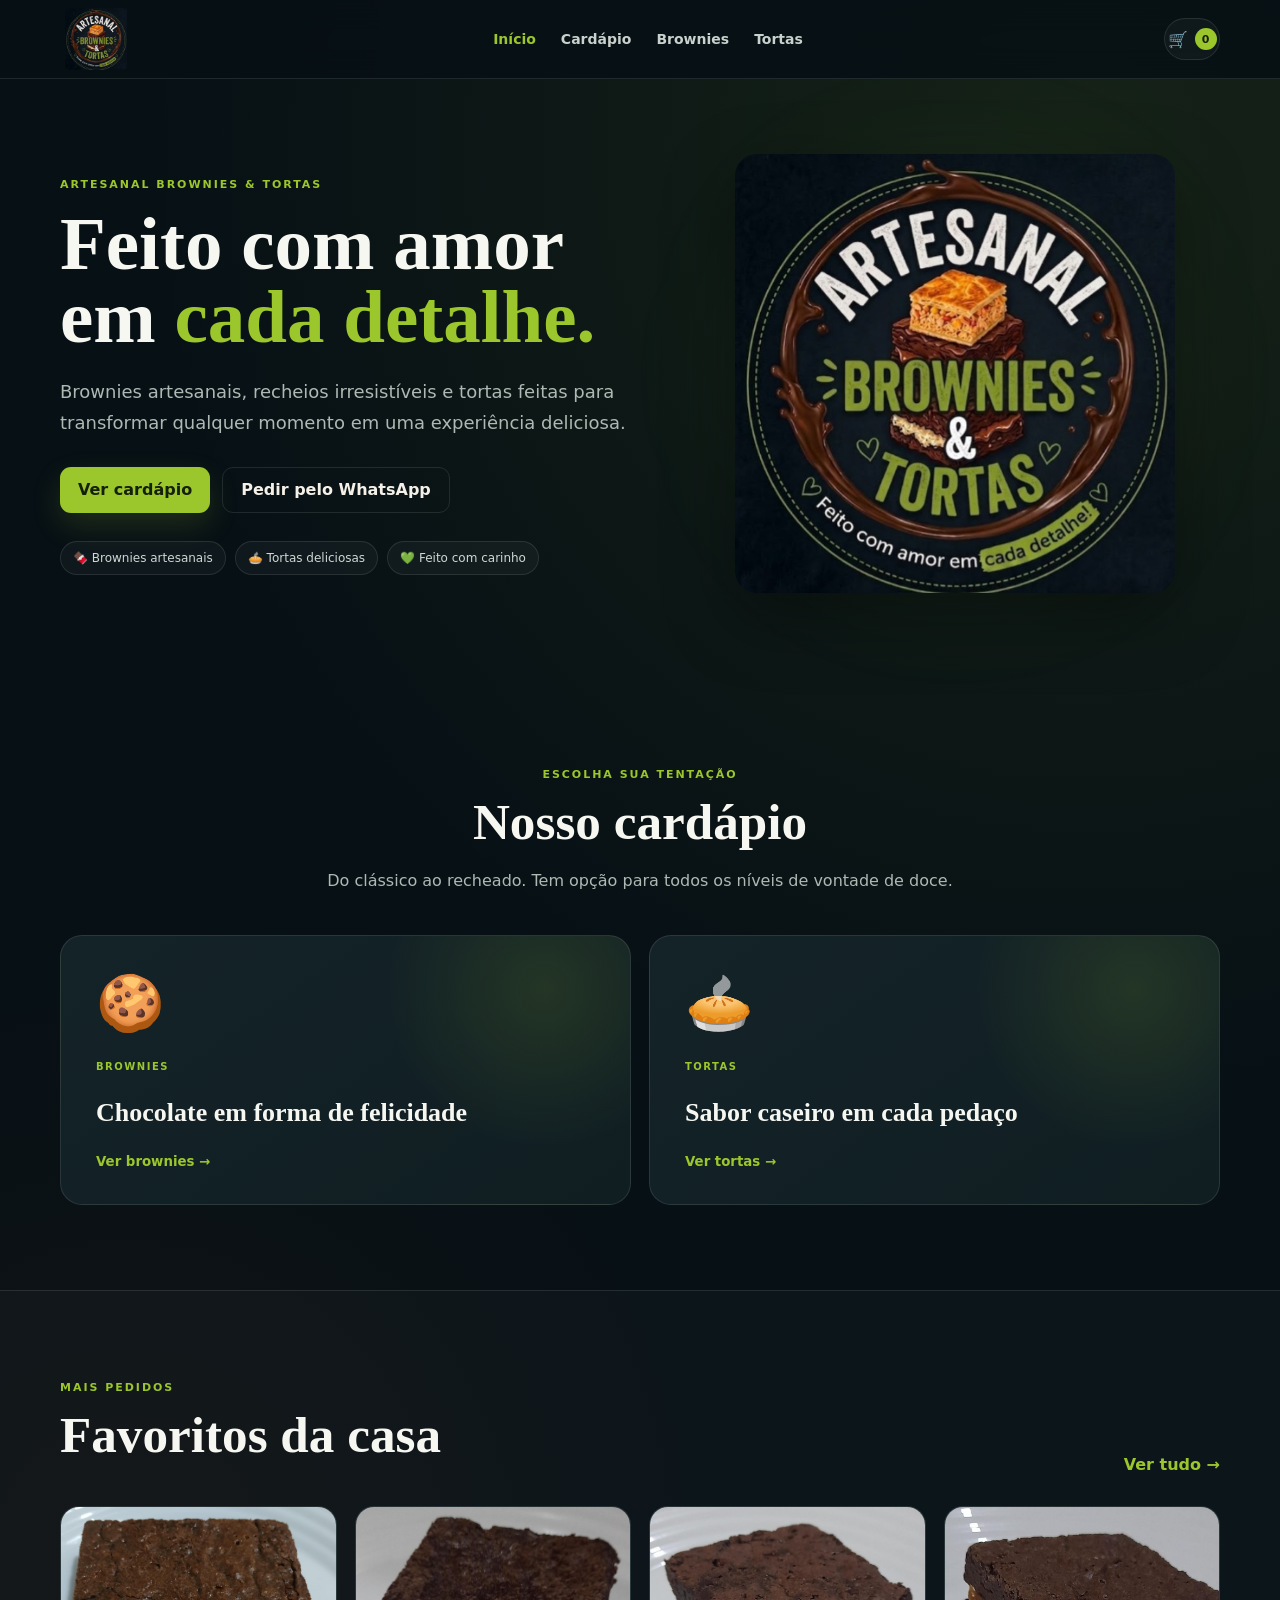
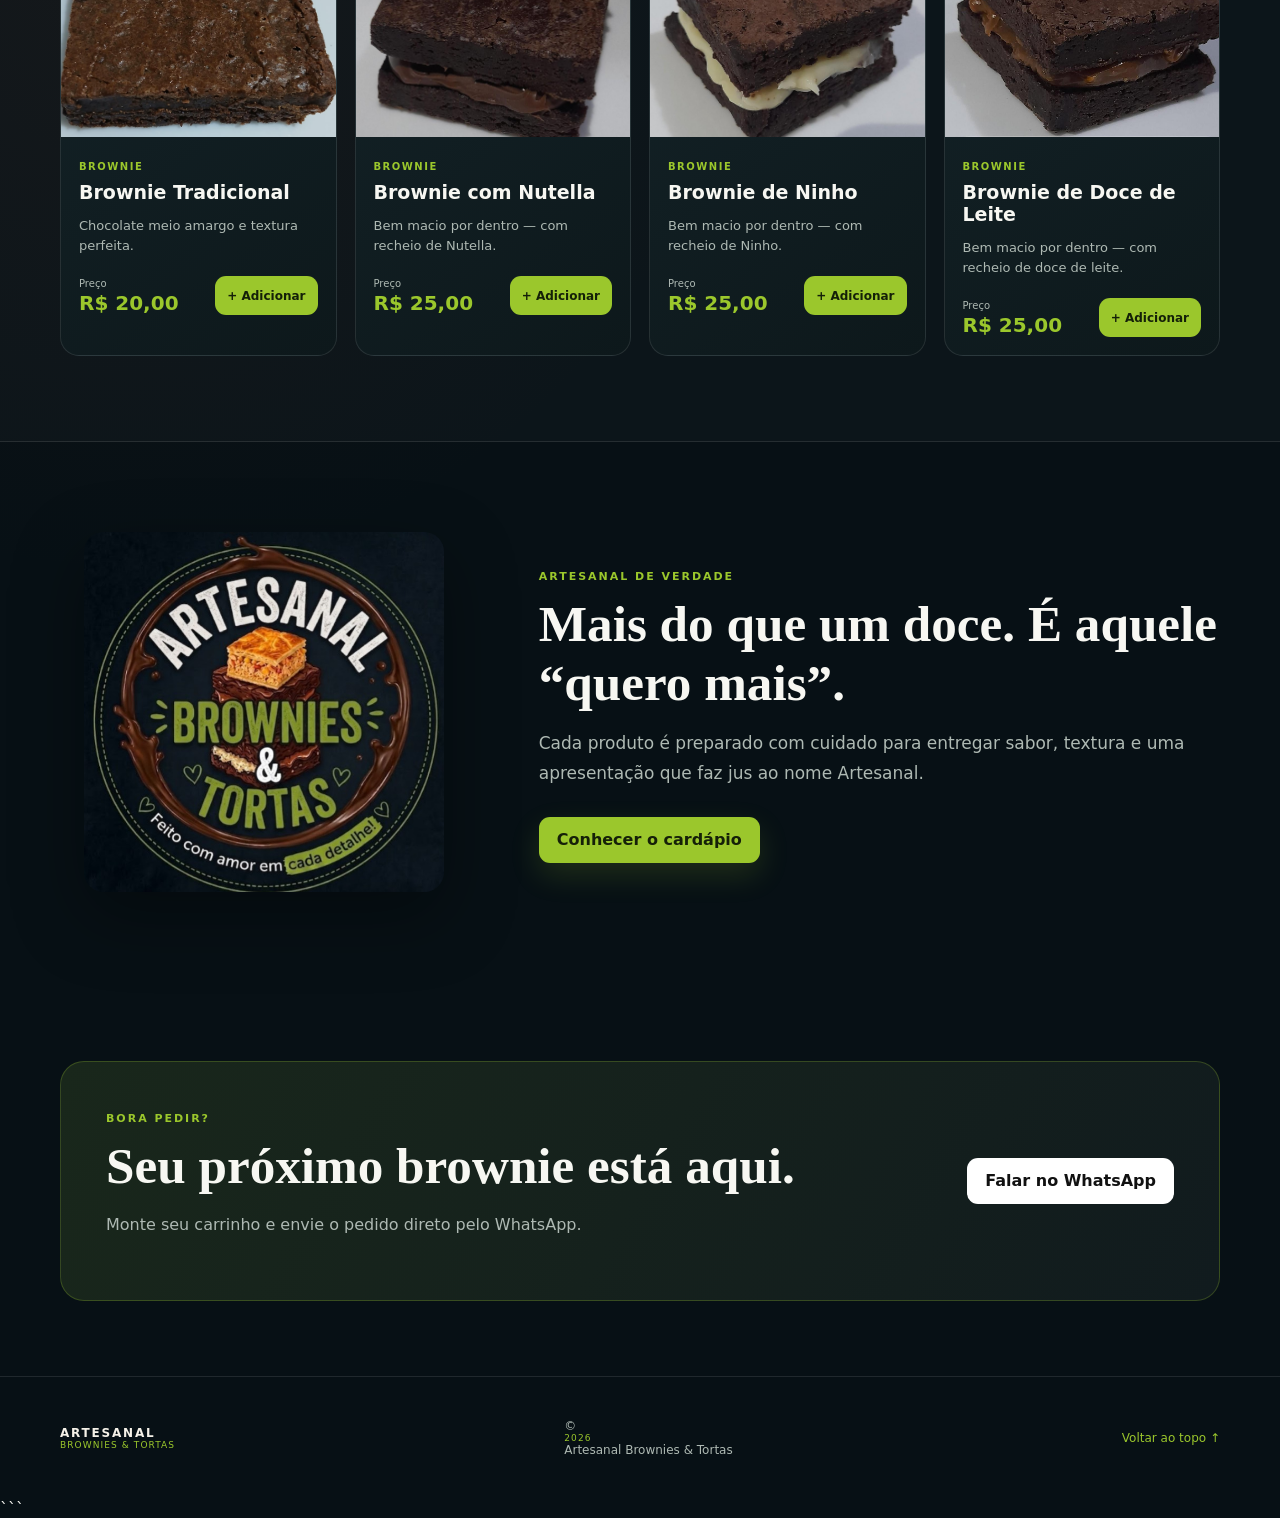
==== commit 48354a63: "Alteração do emoji de chocolate para brouniw" ====
--- a/index.html
+++ b/index.html
@@ -141,7 +141,7 @@
               href="brownies.html"
             >
               <div class="category-icon">
-                🍫
+                🍪
               </div>
 
               <span>BROWNIES</span>
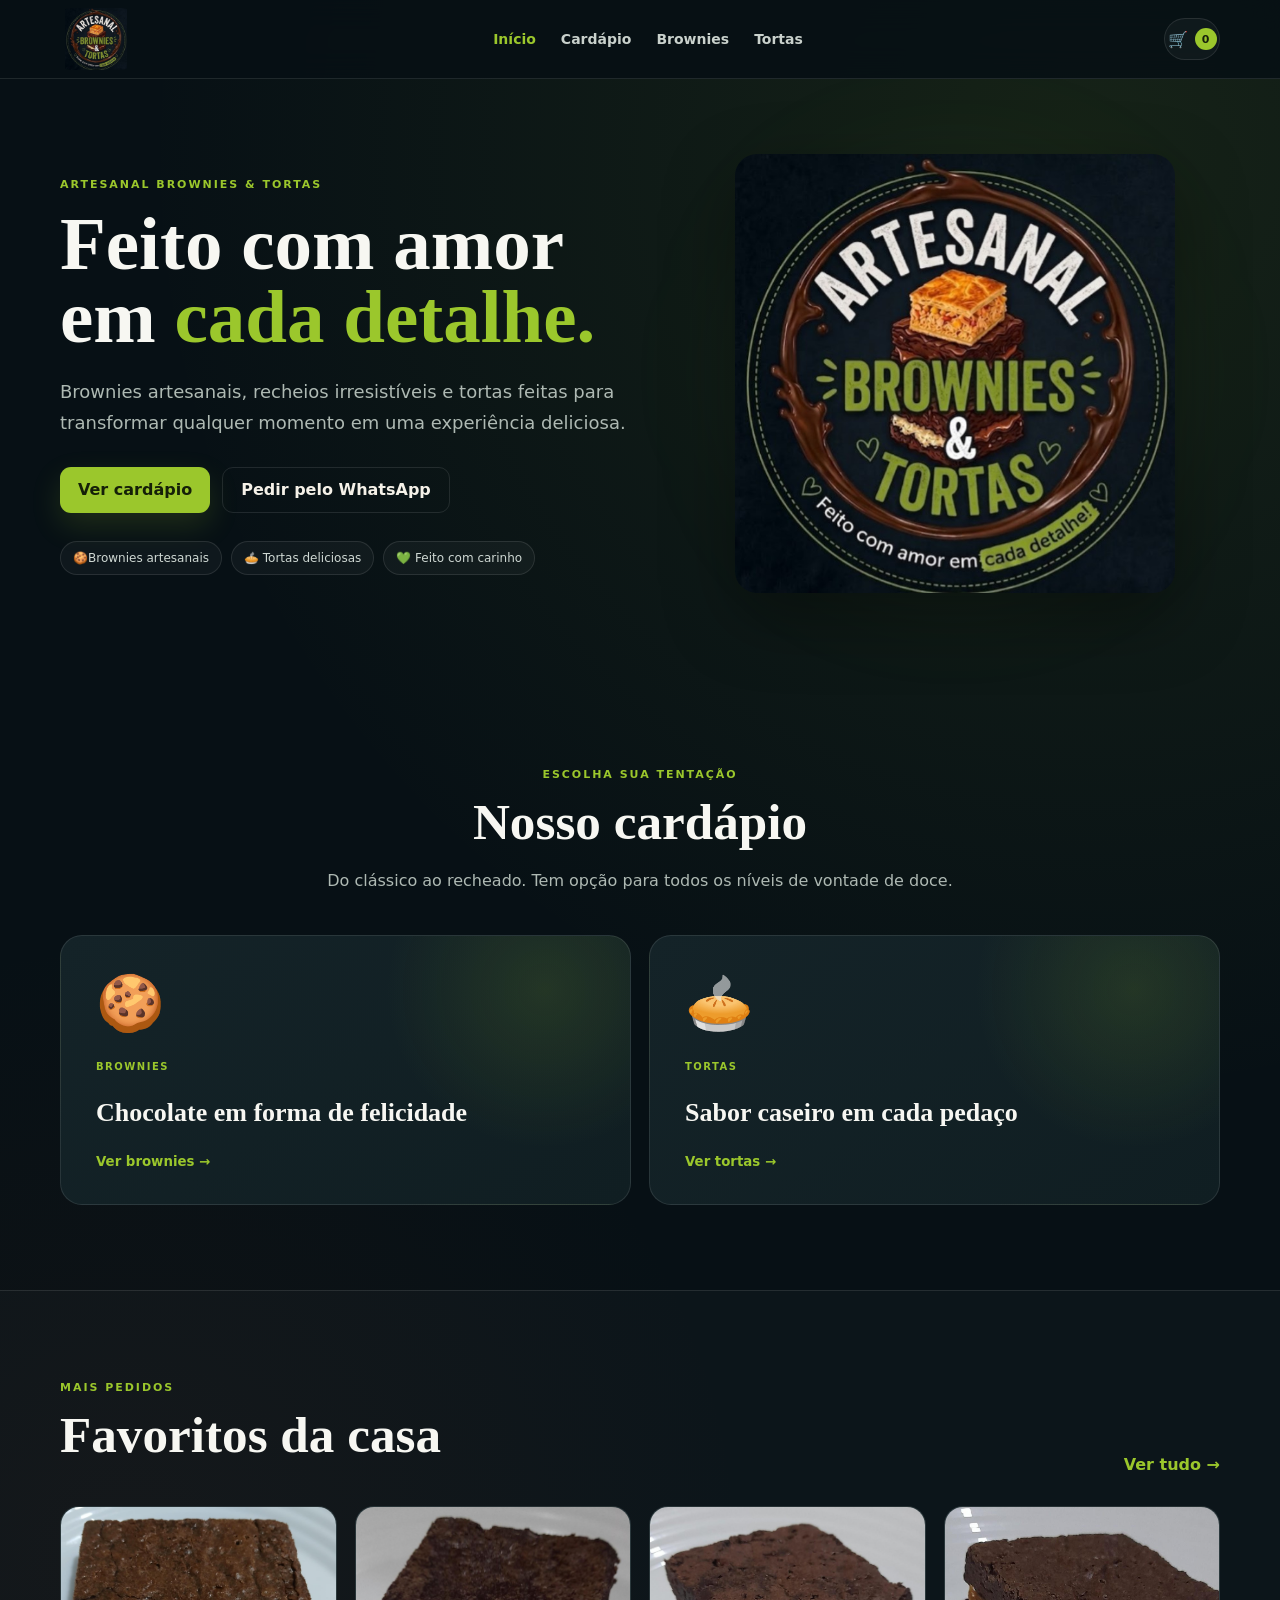
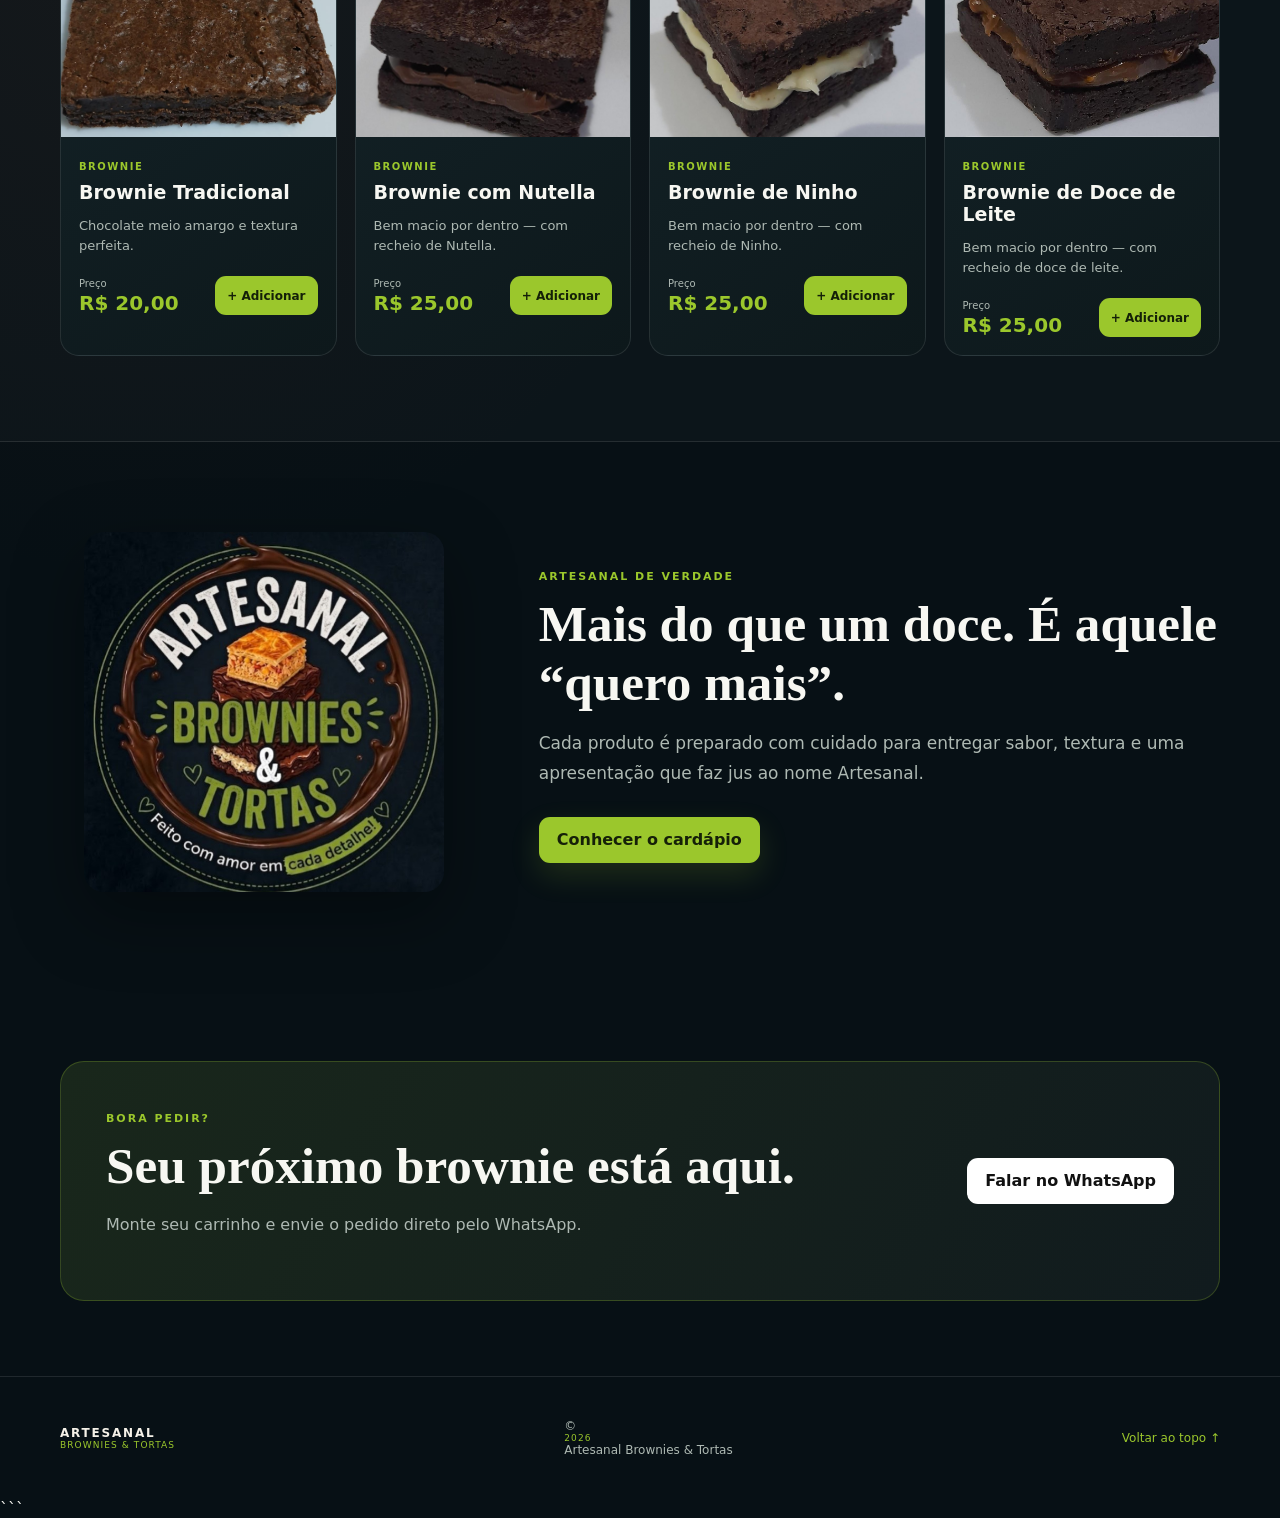
==== commit a1821047: "Parte dois da alteração dos emojis de chocolate para broenie" ====
--- a/index.html
+++ b/index.html
@@ -96,7 +96,7 @@
             </div>
 
             <div class="hero-tags">
-              <span>🍫 Brownies artesanais</span>
+              <span>🍪Brownies artesanais</span>
               <span>🥧 Tortas deliciosas</span>
               <span>💚 Feito com carinho</span>
             </div>
